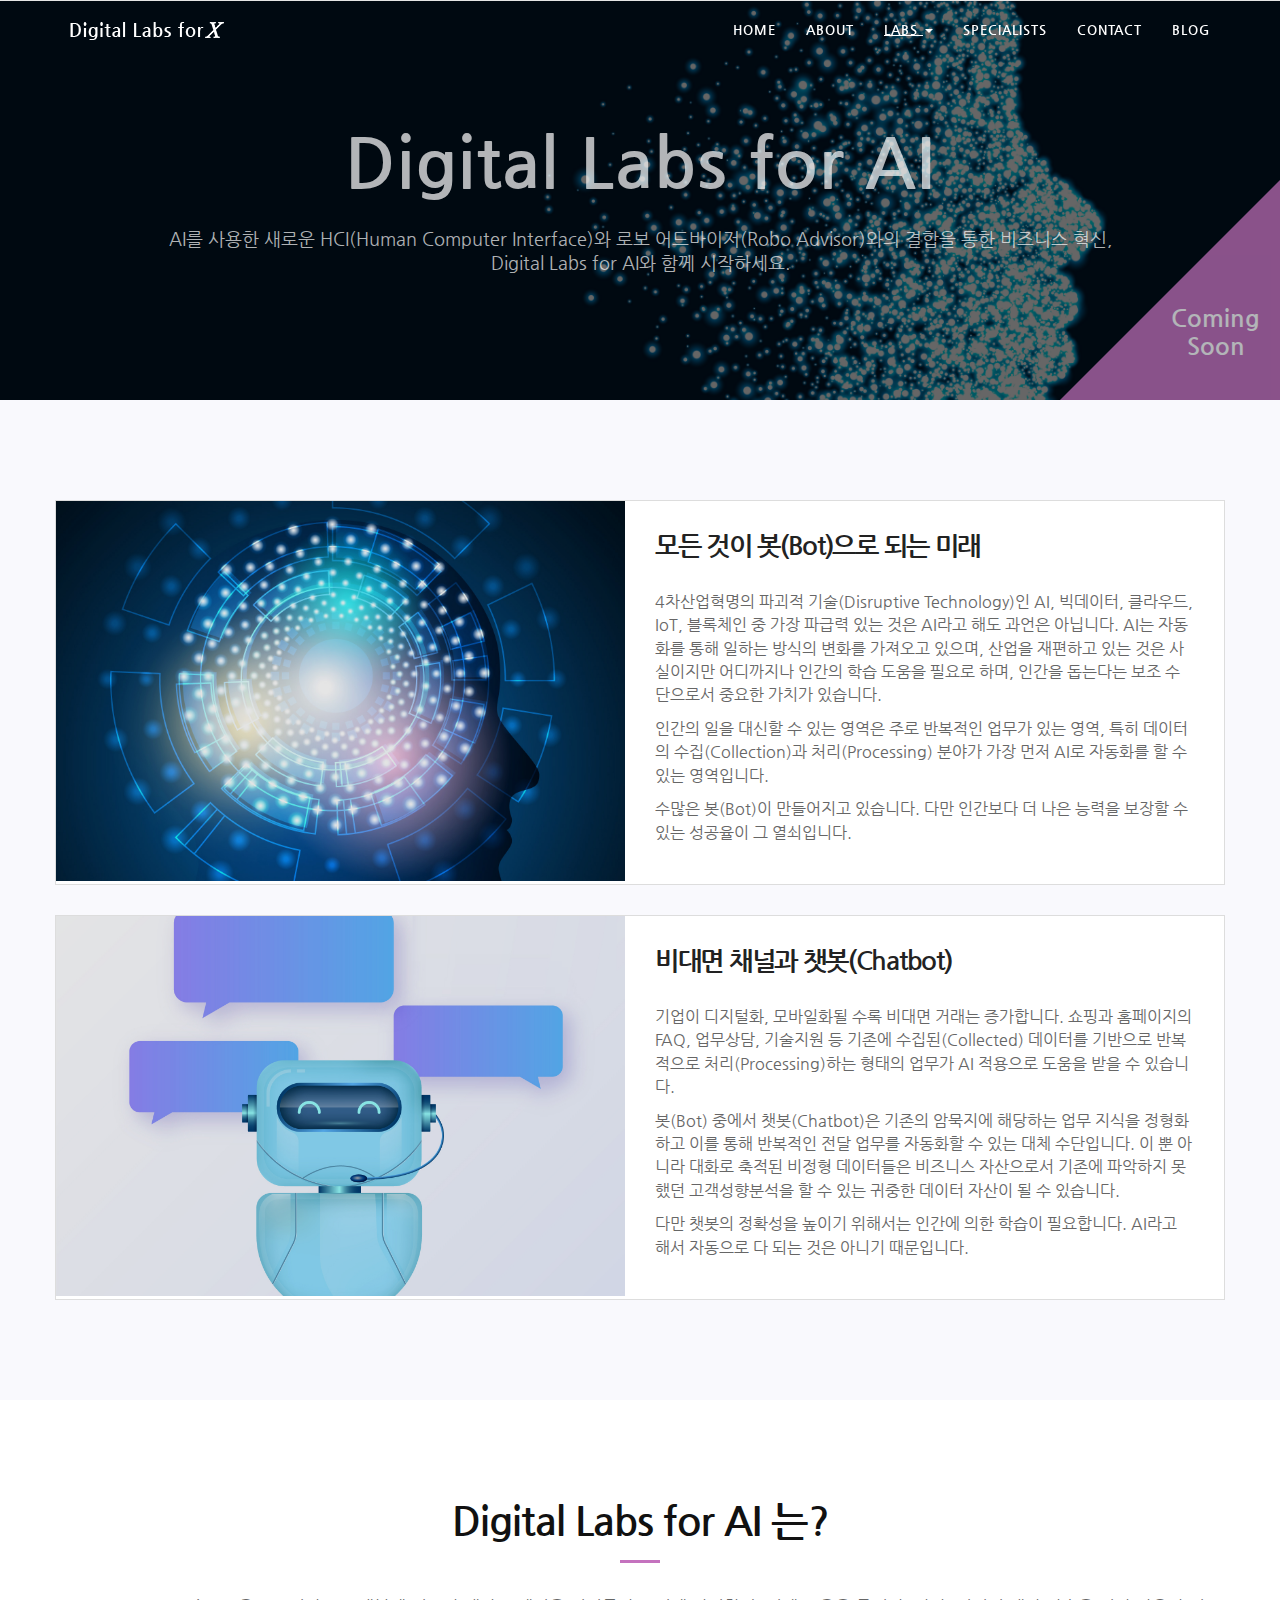
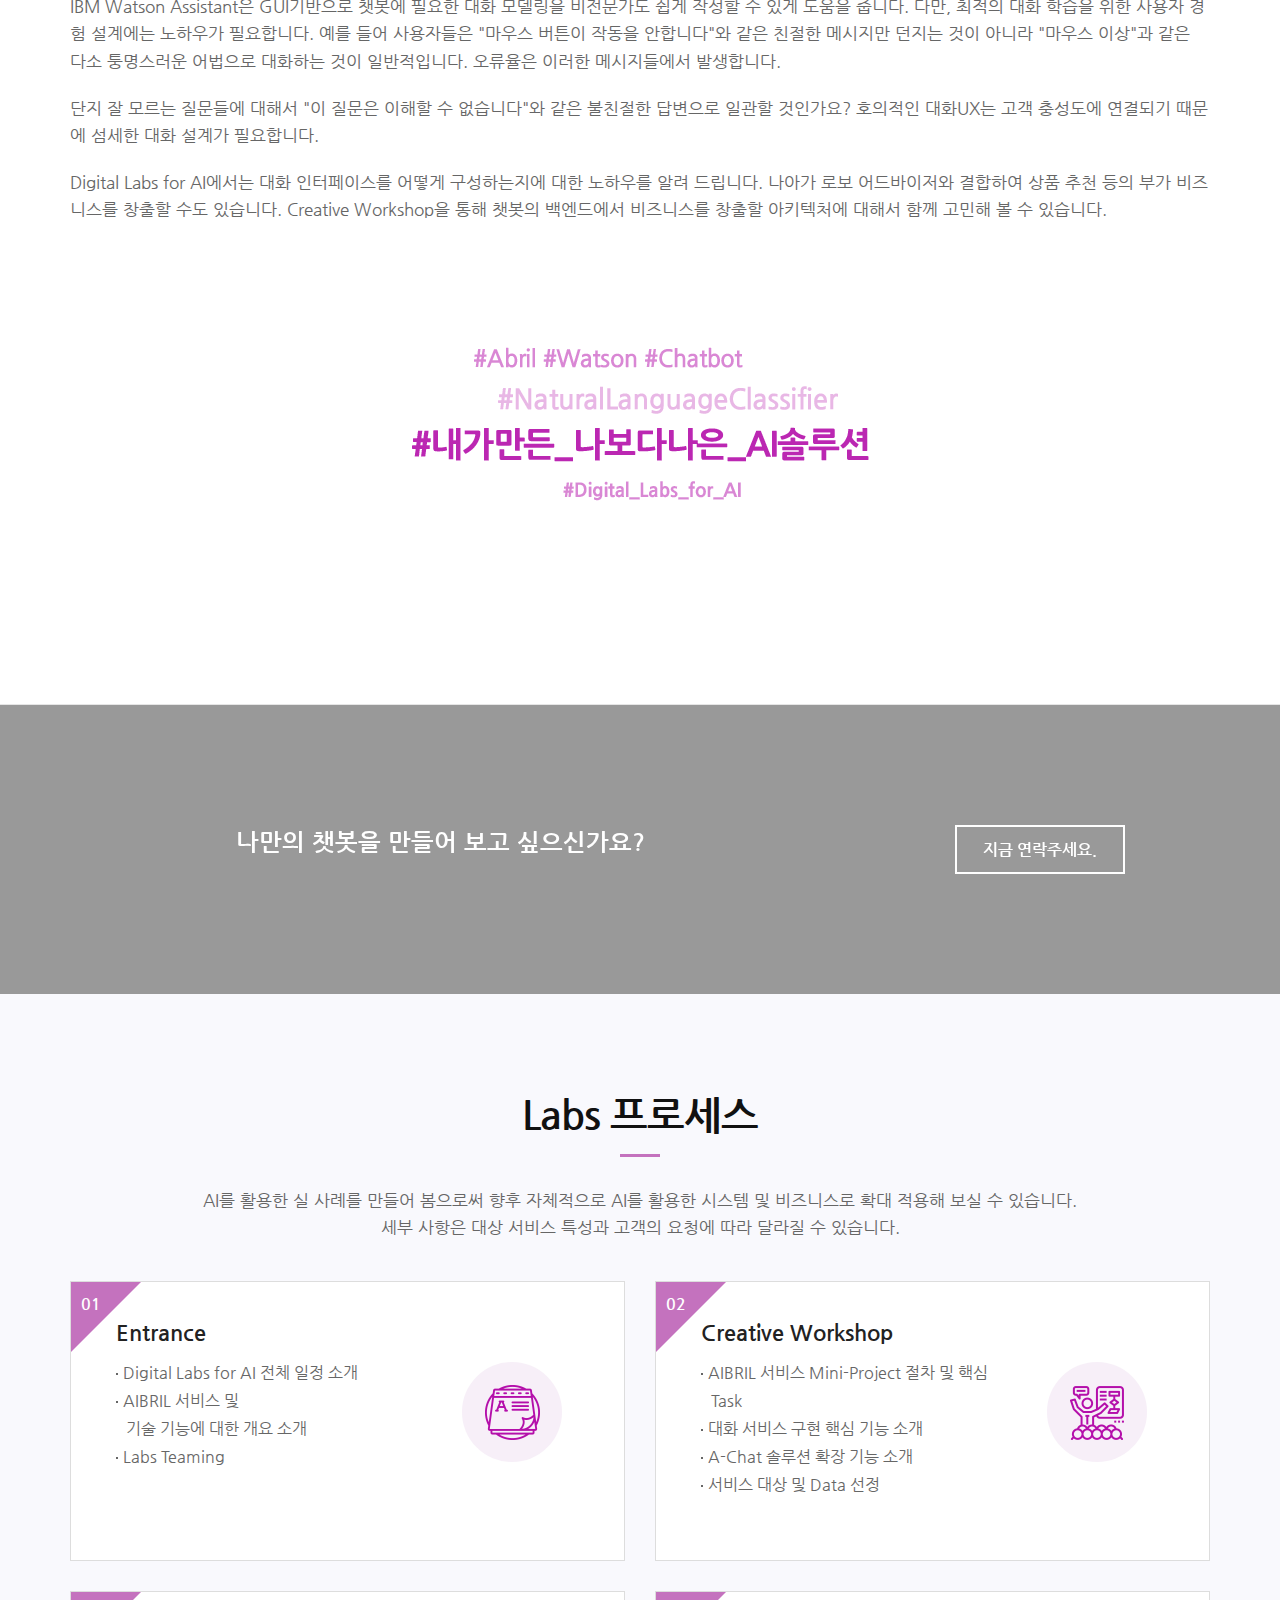
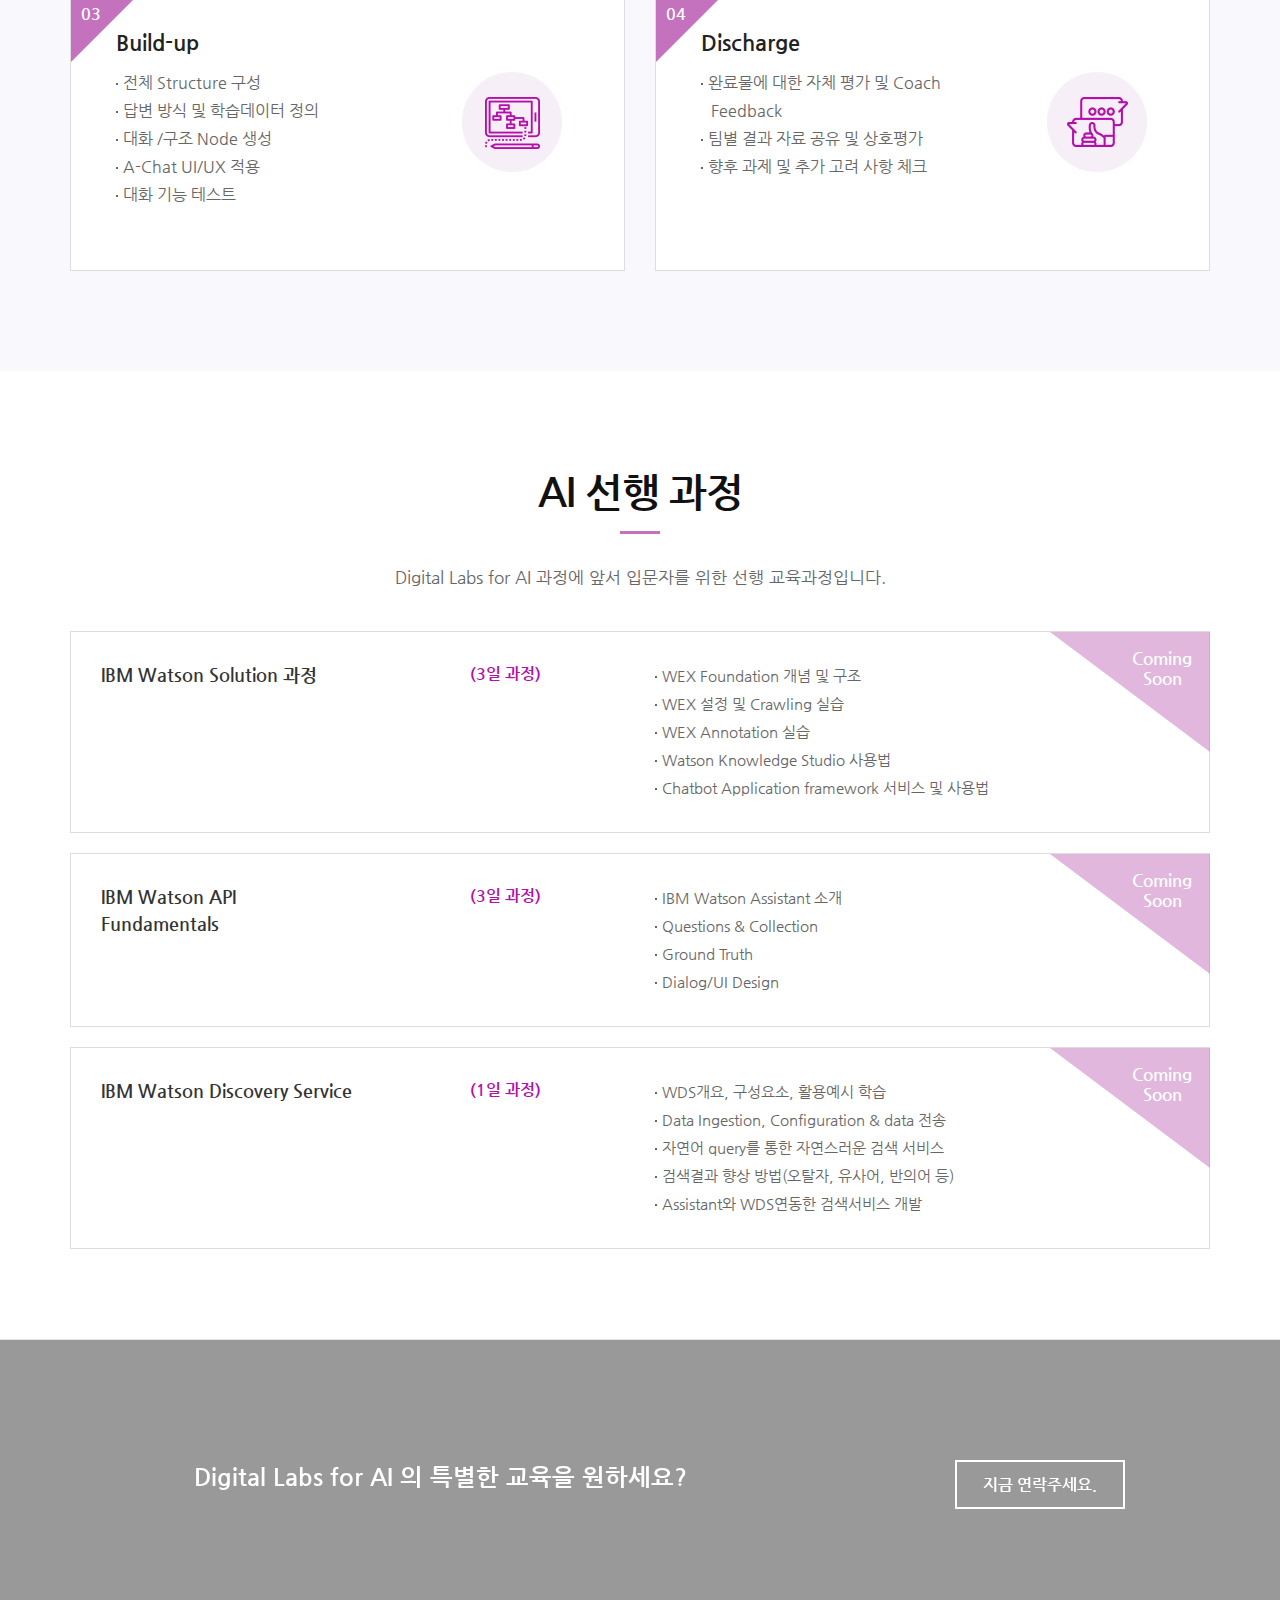
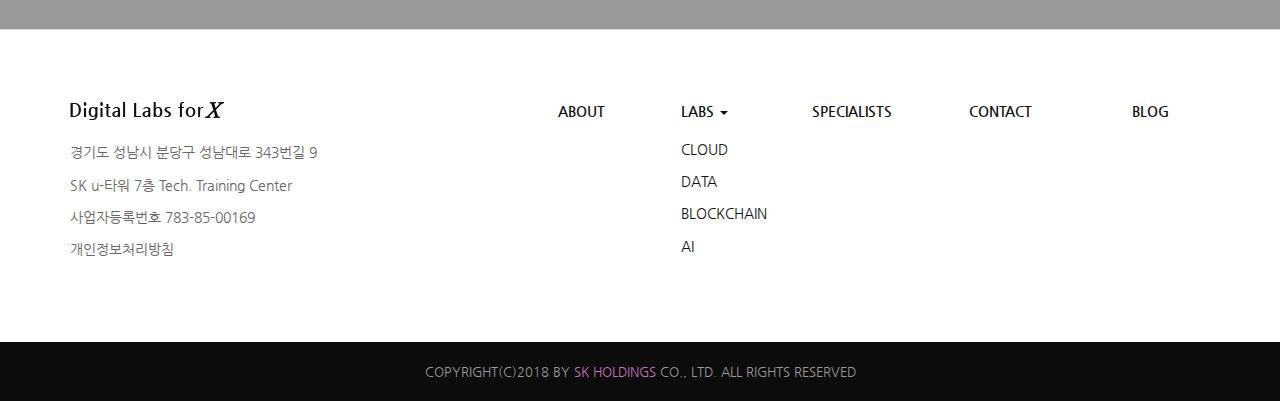
==== src/main/resources/static/ai.html @ 63c7059d "first commit" ====
<!DOCTYPE html>
<html lang="ko">
    <head>
        <meta charset="utf-8">
        <title>Digital Labs for X</title>
        <meta http-equiv="X-UA-Compatible" content="IE=edge">
        <meta name="viewport" content="width=device-width, initial-scale=1">
        <link href="https://fonts.googleapis.com/css?family=Noto+Sans" rel="stylesheet">   
        <link rel="shortcut icon" href="img/favicon.ico">    
        
        <!-- Bootstrap -->
        <link href="bootstrap/css/bootstrap.min.css" rel="stylesheet">  
        <link href="fonts/font-awesome/css/font-awesome.css" rel="stylesheet"> 

        <!--plugins-->
        <link href="css/animate.css" rel="stylesheet">

        <!--custom css -->
        <link href="css/common.css" rel="stylesheet"> 

        <!--[if lt IE 9]>
          <script src="https://oss.maxcdn.com/html5shiv/3.7.2/html5shiv.min.js"></script>
          <script src="https://oss.maxcdn.com/respond/1.4.2/respond.min.js"></script>
        <![endif]-->
        
                <!-- Global site tag (gtag.js) - Google Analytics -->
		<script async src="https://www.googletagmanager.com/gtag/js?id=UA-126824510-1"></script>
		<script>
		  window.dataLayer = window.dataLayer || [];
		  function gtag(){dataLayer.push(arguments);}
		  gtag('js', new Date());
		
		  gtag('config', 'UA-126824510-1');
		</script>
		        
    </head>

    <body data-spy="scroll" data-offset="80">
        
        <!-- nav -->
        <nav id="mainNav" class="navbar navbar-default navbar-fixed-top" role="navigation">
            <div class="container">

                <div class="navbar-header">
                    <button type="button" class="navbar-toggle"  data-toggle="collapse" data-target=".navbar-collapse">                        
                        <span class="sr-only">Toggle navigation</span>
                        <span class="icon-bar"></span>
                        <span class="icon-bar"></span>
                        <span class="icon-bar"></span>
                    </button>
                    <!-- <a class="navbar-brand" href="index.html">
					Digital Labs for X
					</a> -->
					<a class="navbar-brand logo-white" href="index.html">
					<img src="img/logo.png" alt="">
					</a>
					<a class="navbar-brand logo-black" href="index.html">
					<img src="img/logo-2.png" alt="">
					</a>
                </div>

                <div class="navbar-collapse collapse">
                    <ul class="nav navbar-nav navbar-right">
                        <li>
                            <a href="index.html">Home</a>
                        </li>
                        <li><a href="index.html#about">About</a></li>
                        <li class="dropdown active">
                            <span class="dropdown-toggle" data-toggle="dropdown" role="button">Labs <i class="caret"></i></span>
                            <ul class="dropdown-menu">
                                <li><a href="cloud.html">Cloud</a></li>
                                <li><a href="data.html">Data</a></li>
                                <li><a href="blockchain.html">Blockchain</a></li>
                                <li><a href="ai.html">AI</a></li>
                            </ul>
                        </li>
                        <li><a href="index.html#specialists">Specialists</a></li>
                        <li><a href="index.html#contact">Contact</a></li>
                        <li><a href="https://tech.cloudz-labs.io/" target="_blog">Blog</a></li>                    
                    </ul>                    
                </div>
            </div>
        </nav>
        
        <!-- ai-visual -->
        <section id="ai-visual">
            <div class="comingsoon">
                <span>
                    Coming<br>
                    Soon
                </span>
            </div>
            <div class="overlay">
                <div class="container">
                    <h1 class="wow animated fadeInDown" data-wow-delay="0.1s">Digital Labs for AI</h1>
                    <p class="wow animated fadeInDown" data-wow-delay="0.2s">
                        AI를 사용한 새로운 HCI(Human Computer Interface)와 로보 어드바이저(Robo Advisor)와의 결합을 통한 비즈니스 혁신,<br>
                        Digital Labs for AI와 함께 시작하세요.
                    </p>
                </div>
            </div>
        </section>

        <!-- AI -->
        <section class="bg-03">
            <div class="container">
                <div class="row">
                    <div class="bot-insight">
                        <div class="row">
                            <div class="col-md-6 col-sm-12">
                                <span class="img"></span>
                            </div>
                            <div class="col-md-6 col-sm-12">
                                <div class="description">
                                    <h2>모든 것이 봇(Bot)으로 되는 미래</h2>
                                    <p>
                                        4차산업혁명의 파괴적 기술(Disruptive Technology)인 AI, 빅데이터, 클라우드, IoT, 블록체인 중 가장 파급력 있는 것은 AI라고 해도 과언은 아닙니다. 
                                        AI는 자동화를 통해 일하는 방식의 변화를 가져오고 있으며, 산업을 재편하고 있는 것은 사실이지만 어디까지나 인간의 학습 도움을 필요로 하며, 
                                        인간을 돕는다는 보조 수단으로서 중요한 가치가 있습니다.
                                    </p>
                                    <p>
                                        인간의 일을 대신할 수 있는 영역은 주로 반복적인 업무가 있는 영역, 특히 데이터의 수집(Collection)과 처리(Processing) 분야가 가장 먼저 AI로 자동화를 할 수 있는 영역입니다.
                                    </p>
                                    <p>
                                        수많은 봇(Bot)이 만들어지고 있습니다. 다만 인간보다 더 나은 능력을 보장할 수 있는 성공율이 그 열쇠입니다.
                                    </p>
                                </div>
                            </div>
                        </div>
                    </div>
                    <div class="chatbot-insight">
                        <div class="row">
                            <div class="col-md-6 col-sm-12">
                                <span class="img"></span>
                            </div>
                            <div class="col-md-6 col-sm-12">
                                <div class="description">
                                    <h2>비대면 채널과 챗봇(Chatbot)</h2>
                                    <p>
                                        기업이 디지털화, 모바일화될 수록 비대면 거래는 증가합니다. 쇼핑과 홈페이지의 FAQ, 업무상담, 
                                        기술지원 등 기존에 수집된(Collected) 데이터를 기반으로 반복적으로 처리(Processing)하는 형태의 업무가 AI 적용으로 도움을 받을 수 있습니다.
                                    </p>
                                    <p>
                                        봇(Bot) 중에서 챗봇(Chatbot)은 기존의 암묵지에 해당하는 업무 지식을 정형화하고 이를 통해 반복적인 전달 업무를 자동화할 수 있는 대체 수단입니다.  이 뿐 아니라 대화로 축적된 비정형 데이터들은 비즈니스 자산으로서 기존에 파악하지 못했던 고객성향분석을 할 수 있는 귀중한 데이터 자산이 될 수 있습니다.
                                    </p>
                                    <P>
                                        다만 챗봇의 정확성을 높이기 위해서는 인간에 의한 학습이 필요합니다. AI라고 해서 자동으로 다 되는 것은 아니기 때문입니다.
                                    </P>
                                </div>
                            </div>
                        </div>
                    </div>
                </div>
            </div>
        </section>   

        <!-- Digital Labs for AI 는? -->
        <section id="ai">
            <div class="container">
                <div class="center-title">
                    <h3>Digital Labs for AI 는?</h3>
                    <span class="center-line"></span> 
                </div>

                <div class="row">

                    <div class="col-md-12 m-b-20">
                        <div class="about-quote">
                            <p class="lead align-left">
                                IBM Watson Assistant은 GUI기반으로 챗봇에 필요한 대화 모델링을 비전문가도 쉽게 작성할 수 있게 도움을 줍니다. 다만, 최적의 대화 학습을 위한 사용자 경험 설계에는 노하우가 필요합니다.
                                예를 들어 사용자들은 "마우스 버튼이 작동을 안합니다"와 같은 친절한 메시지만 던지는 것이 아니라 "마우스 이상"과 같은 다소 퉁명스러운 어법으로 대화하는 것이 일반적입니다. 오류율은 이러한 메시지들에서 발생합니다.
                            </p>
                            <p class="lead align-left">
                                단지 잘 모르는 질문들에 대해서 "이 질문은 이해할 수 없습니다"와 같은 불친절한 답변으로 일관할 것인가요? 호의적인 대화UX는 고객 충성도에 연결되기 때문에 섬세한 대화 설계가 필요합니다.
                            </p>     
                            <p class="lead align-left">
                                Digital Labs for AI에서는 대화 인터페이스를 어떻게 구성하는지에 대한 노하우를 알려 드립니다.
                                나아가 로보 어드바이저와 결합하여 상품 추천 등의 부가 비즈니스를 창출할 수도 있습니다. Creative Workshop을 통해 챗봇의 백엔드에서 비즈니스를 창출할 아키텍처에 대해서 함께 고민해 볼 수 있습니다.
                            </p>          
                        </div>
                    </div>
                    
                    <div class="col-md-12 m-b-50">
                        <img src="img/hash-tag4.png" alt="hash-tag">
                    </div>
                </div>
            </div>
        </section>

        <!-- chatbot -->  
        <section id="chatbot">
            <div class="container">
                <div class="row">
                    <div class="caption">
                        <div class="col-md-8">
                            <p><strong>나만의 챗봇을 만들어 보고 싶으신가요?</strong></p>
                        </div>
                        <div class="col-md-4">
                            <a href="index.html#contact" class="btn">지금 연락주세요.</a>
                        </div>
                    </div>    
                </div>
            </div>
        </section>

        <!-- Labs 프로세스 -->
        <section class="bg-03">
            <div class="container">
                <div class="center-title">
                    <h3>Labs 프로세스</h3>
                    <span class="center-line"></span>
                </div>                
                <div class="row">
                    <div class="col-md-12 m-b-20">
                        <div class="about-quote">
                            <p class="lead">
                                AI를 활용한 실 사례를 만들어 봄으로써 향후 자체적으로 AI를 활용한 시스템 및 비즈니스로 확대 적용해 보실 수 있습니다.<br>
                                세부 사항은 대상 서비스 특성과 고객의 요청에 따라 달라질 수 있습니다.
                            </p>     
                        </div>
                    </div>

                    <div class="col-md-12">
                        <div class="row">
                            <div class="col-md-6 col-sm-12">	
                                <div class="category">
                                    <div class="info">
                                        <span class="info-text">01</span>
                                    </div>
                                    <div class="col-md-8 col-sm-8">	
                                        <div class="caption">				
                                            <strong>Entrance</strong>
                                            <div class="description">
                                                <ul>
                                                    <li>Digital Labs for AI 전체 일정 소개</li>
                                                    <li>AIBRIL 서비스 및<br>
                                                        기술 기능에 대한 개요 소개</li>
                                                    <li>Labs Teaming</li>
                                                </ul>
                                            </div>		
                                        </div>
                                    </div>
                                    <div class="col-md-4 col-sm-4">
                                        <span class="img-icon circle service-30"></span>
                                    </div>
                                </div>	
                            </div>
                            <div class="col-md-6 col-sm-12">	
                                <div class="category">
                                    <div class="info">
                                        <span class="info-text">02</span>
                                    </div>
                                    <div class="col-md-8 col-sm-8">	
                                        <div class="caption">				
                                            <strong>Creative Workshop</strong>
                                            <div class="description">
                                                <ul>
                                                    <li>AIBRIL 서비스 Mini-Project 절차 및 핵심 Task</li>
                                                    <li>대화 서비스 구현 핵심 기능 소개</li>
                                                    <li>A-Chat 솔루션 확장 기능 소개</li>
                                                    <li>서비스 대상 및 Data 선정</li>
                                                </ul>
                                            </div>		
                                        </div>
                                    </div>
                                    <div class="col-md-4 col-sm-4">
                                        <span class="img-icon circle service-31"></span>
                                    </div>
                                </div>	
                            </div>
                            <div class="col-md-6 col-sm-12">	
                                <div class="category">
                                    <div class="info">
                                        <span class="info-text">03</span>
                                    </div>
                                    <div class="col-md-8 col-sm-8">	
                                        <div class="caption">				
                                            <strong>Build-up</strong>
                                            <div class="description">
                                                <ul>
                                                    <li>전체 Structure 구성</li>
                                                    <li>답변 방식 및 학습데이터 정의</li>
                                                    <li>대화 /구조 Node 생성</li>
                                                    <li>A-Chat UI/UX 적용</li>
                                                    <li>대화 기능 테스트</li>
                                                </ul>
                                            </div>		
                                        </div>
                                    </div>
                                    <div class="col-md-4 col-sm-4">
                                        <span class="img-icon circle service-32"></span>
                                    </div>
                                </div>	
                            </div>
                            <div class="col-md-6 col-sm-12">	
                                <div class="category">
                                    <div class="info">
                                        <span class="info-text">04</span>
                                    </div>
                                    <div class="col-md-8 col-sm-8">	
                                        <div class="caption">				
                                            <strong>Discharge</strong>
                                            <div class="description">
                                                <ul>
                                                    <li>완료물에 대한 자체 평가 및 Coach Feedback</li>
                                                    <li>팀별 결과 자료 공유 및 상호평가</li>
                                                    <li>향후 과제 및 추가 고려 사항 체크</li>
                                                </ul>
                                            </div>		
                                        </div>
                                    </div>
                                    <div class="col-md-4 col-sm-4">
                                        <span class="img-icon circle service-33"></span>
                                    </div>
                                </div>	
                            </div>
                        </div>  
                    </div>
                </div>            
            </div>
        </section>   

        <!-- AI 선행 과정 -->
        <section>
            <div class="container">
                <div class="center-title">
                    <h3>AI 선행 과정</h3>
                    <span class="center-line"></span>
                </div>
                
                <div class="row">

                    <div class="col-md-12 m-b-20">
                        <div class="about-quote">
                            <p class="lead">
                                Digital Labs for AI 과정에 앞서 입문자를 위한 선행 교육과정입니다.
                            </p>     
                        </div>
                    </div>  

                    <div class="col-md-12">
                        <div class="row">                            
                            <div class="col-md-12 col-sm-12">	
                                <div class="process">
                                	<div class="info">
                                        <span class="info-text">
                                            Coming<br>
                                            Soon
                                        </span>
                                    </div>
                                    <div class="col-md-4">	
                                        <div class="caption">				
                                            <strong>IBM Watson Solution 과정</strong>
                                        </div>
                                    </div>
                                    <div class="col-md-2"> 
                                        <span class="time">(3일 과정)</span>
                                    </div>
                                    <div class="col-md-6">                                                                             
                                        <div class="description">
                                            <ul>
                                                <li>WEX Foundation 개념 및 구조</li>
                                                <li>WEX 설정 및 Crawling 실습</li>
                                                <li>WEX Annotation 실습</li>
                                                <li>Watson Knowledge Studio 사용법</li>
                                                <li>Chatbot   Application framework 서비스   및 사용법</li>
                                            </ul>
                                        </div>	
                                    </div>
                                </div>	
                                
                                <div class="process">
                                	<div class="info">
                                        <span class="info-text">
                                            Coming<br>
                                            Soon
                                        </span>
                                    </div>
                                    <div class="col-md-4">	
                                        <div class="caption">				
                                            <strong>
                                                IBM Watson API<br>
                                                Fundamentals
                                            </strong>
                                        </div>
                                    </div>
                                    <div class="col-md-2"> 
                                        <span class="time">(3일 과정)</span>	
                                    </div>
                                    <div class="col-md-6">                                                                             
                                        <div class="description">
                                            <ul>
                                                <li>IBM Watson Assistant 소개</li>
                                                <li>Questions &#38; Collection</li>
                                                <li>Ground Truth</li>
                                                <li>Dialog/UI Design</li>
                                            </ul>
                                        </div>	
                                    </div>
                                </div>	
                                
                                
                                <div class="process">
                                	<div class="info">
                                        <span class="info-text">
                                            Coming<br>
                                            Soon
                                        </span>
                                    </div>
                                    <div class="col-md-4">	
                                        <div class="caption">				
                                            <strong>IBM Watson Discovery Service</strong>
                                        </div>
                                    </div>
                                    <div class="col-md-2"> 
                                        <span class="time">(1일 과정)</span>  	
                                    </div>
                                    <div class="col-md-6">                                                                             
                                        <div class="description">
                                            <ul>
                                                <li>WDS개요, 구성요소, 활용예시 학습</li>
                                                <li>Data Ingestion, Configuration &#38; data 전송</li>
                                                <li>자연어 query를 통한 자연스러운 검색 서비스</li>
                                                <li>검색결과 향상 방법(오탈자, 유사어, 반의어 등)</li>
                                                <li>Assistant와 WDS연동한 검색서비스 개발</li>
                                            </ul>
                                        </div>	
                                    </div>
                                </div>	                                                              
                            </div>                
                        </div>  

                    </div>

                </div>
            </div>
        </section>

        <!-- education -->  
        <section id="education">
            <div class="container">
                <div class="row">
                    <div class="caption">
                        <div class="col-md-8">
                            <p><strong>Digital Labs for AI 의 특별한 교육을 원하세요?</strong></p>
                        </div>
                        <div class="col-md-4">
                            <a href="index.html#contact" class="btn">지금 연락주세요.</a>
                        </div>
                    </div>    
                </div>
            </div>
        </section>

        <!-- footer -->
        <footer id="footer">
            <div class="container">
                <div class="row">
                    <div class="col-md-4 col-sm-4 footer-contact">
                        <div class="footer-col">
                             <!-- <h3>Digital Labs for X</h3> -->
							<!-- <a class="navbar-brand logo-white" href="#">
							<img src="img/logo.png" alt="">
							</a> -->
							<a class="navbar-brand logo-black" href="#">
							<img src="img/logo-2.png" alt="">
							</a>
                            <p>
                                경기도 성남시 분당구 성남대로 343번길 9
                            </p> 
                            <p> 
                                SK u-타워 7층 Tech. Training Center
                            </p> 
                            <p> 
                                사업자등록번호 783-85-00169
                            </p> 
                            <p> 
                                <a href="privacy.html">
                                    개인정보처리방침
                                </a>
                            <p> 
                        </div>                        
                    </div>

                    <div class="col-md-7 col-md-offset-1 col-sm-7 col-sm-offset-1 footer-sitemap">
                    	<div class="footer-col">
                            <ul>
                                <li>
                                    <a href="index.html#about">About</a>
                                </li>
                                <li>
                                    <a href="#labs">
                                        Labs <i class="caret"></i>
                                    </a>
                                    <ul>
                                        <li><a href="cloud.html">Cloud</a></li>
                                        <li><a href="data.html">Data</a></li>
                                        <li><a href="blockchain.html">Blockchain</a></li>
                                        <li><a href="ai.html">AI</a></li>
                                    </ul>
                                </li>
                                <li>
                                    <a href="index.html#specialists">Specialists</a>
                                </li>
                                <li>
                                    <a href="index.html#contact">Contact</a>
                                </li>
                                <li>
                                    <a href="https://tech.cloudz-labs.io/" target="_blog">Blog</a>
                                </li>
                            </ul>
                        </div>                          
                    </div>
                </div>
            </div>  
            
            <div class="copyright">
                <div class="container">
                    <div class="row">
                        <div class="col-md-12 text-center">
                            COPYRIGHT(C)2018 BY <span>SK HOLDINGS</span> CO., LTD. ALL RIGHTS RESERVED
                        </div>
                    </div>
                </div>
            </div>
            
        </footer>

        <!-- back-to-top -->
        <a class="cd-top js-cd-top">
            back-top-top
        </a>

        <!-- jQuery-->
        <script src="js/jquery.min.js"></script>
        <script src="bootstrap/js/bootstrap.min.js"></script>

        <!-- js -->
        <script src="js/common.js"></script> <!-- nav, smoothwheel, back-to-top -->
    
    </body>

</html>
---- src/main/resources/static/css/common.css ----
@charset "UTF-8";
/* File Description:Main CSS file of the template */
/* TABLE OF CONTENTS
1) Reset CSS
2) Typography
3) Nav
4) About
5) Labs
6) Specialists
7) Contact
8) video
9) Footer
10) Back-to-top 
11) Sub Page
12) @media query - Desktop, Tablet, Mobile
*/

/* 1 Reset CSS
----------------------------------------------------------------------------- */
/* Reset CSS */
@font-face {
  font-family: "Nanum Gothic";
  src: url("../fonts/NanumGothic-Regular.eot");
  src: url("../fonts/NanumGothic-Regular.eot?#iefix") format("embedded-opentype"), url("../fonts/NanumGothic-Regular.woff") format("woff"), url("../fonts/NanumGothic-Regular.woff2") format("woff2"), url("../fonts/NanumGothic-Regular.ttf") format("truetype");
  font-weight: 400;
  font-style: normal; }
@font-face {
  font-family: "Nanum Gothic";
  src: url("../fonts/NanumGothic-Bold.eot");
  src: url("../fonts/NanumGothic-Bold.eot?#iefix") format("embedded-opentype"), url("../fonts/NanumGothic-Bold.woff") format("woff"), url("../fonts/NanumGothic-Bold.woff2") format("woff2"), url("../fonts/NanumGothic-Bold.ttf") format("truetype");
  font-weight: 700;
  font-style: normal; }
@font-face {
  font-family: "Nanum Gothic";
  src: url("../fonts/NanumGothic-ExtraBold.eot");
  src: url("../fonts/NanumGothic-ExtraBold.eot?#iefix") format("embedded-opentype"), url("../fonts/NanumGothic-ExtraBold.woff") format("woff"), url("../fonts/NanumGothic-ExtraBold.woff2") format("woff2"), url("../fonts/NanumGothic-ExtraBold.ttf") format("truetype");
  font-weight: 800;
  font-style: normal; }

html, body, div, span, object, iframe,
h1, h2, h3, h4, h5, h6, p, blockquote, pre,
abbr, address, cite, code,
del, dfn, em, img, ins, kbd, q, samp,
small, strong, sub, sup, var,
b, i,
dl, dt, dd, ol, ul, li,
fieldset, form, label, legend,
table, caption, tbody, tfoot, thead, tr, th, td,
article, aside, canvas, details, figcaption, figure,
footer, header, hgroup, menu, nav, section, summary,
time, mark, audio, video {
  margin: 0;
  padding: 0;
  border: 0;
  outline: 0;
  vertical-align: baseline;
  background: transparent; }

html, body {
  height: 100%; }

body {
  font-size: 16px;
  line-height: 1.15;
  -ms-text-size-adjust: 100%;
  -webkit-text-size-adjust: 100%;
  overflow-y:scroll; }

small {
  font-weight: 400;
  color: #666;
  font-size: 16px; }

article, aside, details, figcaption, figure,
footer, header, hgroup, menu, nav, section {
  display: block; }

section {
  display: block;
  padding:100px 0 70px 0; }

ul, ol {
  list-style: none; }

table {
  table-layout: fixed;
  width: 100%;
  border-collapse: collapse;
  border-spacing: 0; }

button, input, optgroup, select, textarea {
  font-family: sans-serif;
  font-size: 100%;
  line-height: 1.15;
  margin: 0; }

button, input, select {
  vertical-align: middle; }

button, input {
  overflow: visible; }

button, select {
  text-transform: none; }

button,
html [type="button"],
[type="reset"],
[type="submit"] {
  -webkit-appearance: button; }

button::-moz-focus-inner,
[type="button"]::-moz-focus-inner,
[type="reset"]::-moz-focus-inner,
[type="submit"]::-moz-focus-inner {
  border-style: none;
  padding: 0; }

button:-moz-focusring,
[type="button"]:-moz-focusring,
[type="reset"]:-moz-focusring,
[type="submit"]:-moz-focusring {
  outline: 1px dotted ButtonText; }

[type="checkbox"],
[type="radio"] {
  padding: 0; }
[type="number"]::-webkit-inner-spin-button,
[type="number"]::-webkit-outer-spin-button {
  height: auto; }

[type="search"] {
  -webkit-appearance: textfield;
  outline-offset: -2px; }

[type="search"]::-webkit-search-cancel-button,
[type="search"]::-webkit-search-decoration {
  -webkit-appearance: none; }

::-webkit-file-upload-button {
  -webkit-appearance: button;
  font: inherit; }

::placeholder  {
  color: #aaa !important; }

input[type=text]:disabled {
  border: 1px solid #ddd !important;
  background-color: #eee !important;
  color: #bbb !important; 
  cursor: default;}  

button:disabled,
button[disabled]{
  border: 1px solid #ddd !important;
  background-color: #eee !important;
  color: #bbb !important; 
  cursor: default; }

textarea {
  overflow: auto;
  resize: none; }

blockquote, q {
  quotes: none; }

blockquote:before, blockquote:after,
q:before, q:after {
  content: '';
  content: none; }

a {
  margin: 0;
  padding: 0;
  font-size: 100%;
  vertical-align: baseline;
  background: transparent;
  -webkit-text-decoration-skip: objects;
  text-decoration: none;
  -moz-transition: 0.3s;
  -o-transition: 0.3s;
  -webkit-transition: 0.3s;
  transition: 0.3s;
  color: #666; }

a:hover, a:focus, button:focus, .btn, button {
  border: 0px;
  outline: 0 !important;
  color: #666; }


a.link { 
  color: #111 ;
  text-decoration: underline; }

a.url {
  display: inline-block;
  font-size: 15px;
  overflow: hidden; 
  text-overflow: ellipsis;
  white-space: nowrap; 
  width: 100%;
  height: 20px; }   
a.url:hover {
  text-decoration: underline; }

ins {
  background-color: transparent;
  color: #000;
  text-decoration: none; }

mark {
  background-color: #ff9;
  color: #000;
  font-style: italic;
  font-weight: bold; }

del {
  text-decoration: line-through; }

abbr[title], dfn[title] {
  border-bottom: 1px dotted;
  cursor: help; }

hr {
  display: block;
  height: 1px;
  border: 0;
  border-top: 1px solid #ccc;
  margin: 1em 0;
  padding: 0; }

em, i, address {
  font-style: normal; }

*,
*:before,
*:after {
  -webkit-box-sizing: border-box;
  box-sizing: border-box; }

.btn, .btn-edit .btn-icons-sm, .btn-icons-md, .btn-icons-lg .btn span, .search-area, .input-group, .select, .select.type-layer .target ul, .pagination a, .pagination span, .notice, .rankings, .card, .card.type-data .card-contents .figures .figure, .layers .inners, .login-wrap fieldset .inner {
  border-radius: 0; }


pre {
  padding: 20px; 
  line-height: 22px;
  font-size: 13px;
  font-weight: 400;
  letter-spacing: 1px;
  white-space: pre-wrap;
  word-wrap: break-word; }
  pre .fa {
  font-size:14px;
  min-width:14px;
  text-align: center; }

img {
  display: block;
  max-width: 100%;
  height: auto; 
  margin:0 auto; }

/* 5 Columns */
.col-xs-5ths,
.col-sm-5ths,
.col-md-5ths,
.col-lg-5ths {
  position: relative;
  min-height: 1px;
  padding-right: 15px;
  padding-left: 15px; }

.col-xs-5ths {
  width: 20%;
  float: left; }

@media (min-width: 768px) {
  .col-sm-5ths {
    width: 20%;
    float: left;  }
}

@media (min-width: 992px) {
  .col-md-5ths {
    width: 20%;
    float: left;  }
}

@media (min-width: 1200px) {
  .col-lg-5ths {
    width: 20%;
    float: left;  }
}

  
  
/* 2 Typography
----------------------------------------------------------------------------- */
/* Fonts */
html, body {
  height: 100%; }

body {
  line-height: 26px;
  color: #666;
  font-weight: 400;
  font-size: 13px;
  -webkit-font-smoothing: antialiased;
  -webkit-text-size-adjust: 100%;
  -ms-text-size-adjust: 100%;
  overflow-x: hidden; }

body, button, input, optgroup, select, textarea {
  font-family: "Nanum Gothic", "Malgun Gothic", 'Noto Sans', "돋움", Dotum, Helvetica, AppleGothic, sans-serif;
  font-size: 14px;
  line-height: 1.46666667;
  color: #666;
  outline: none; }

h1,
h2,
h3,
h4,
h5,
h6,
.navbar .navbar-nav {
  font-family: "Nanum Gothic", "Malgun Gothic", 'Noto Sans', "돋움", Dotum, Helvetica, AppleGothic, sans-serif;
}
body {
  font-family: "Nanum Gothic", "Malgun Gothic", 'Noto Sans', "돋움", Dotum, Helvetica, AppleGothic, sans-serif;
}

h1, h2, h3, h4, h5, h6 {
  font-weight: 700;
  color :#222;  }

h1 {
  font-size: 60px;
  letter-spacing: -0.05em; }

h2 {
  font-size: 34px;
  letter-spacing: -0.05em; }

h3 {
  font-size: 17px;
  letter-spacing: -0.025em; }

h4 {
  font-size: 16px;
  letter-spacing: -0.025em; }

h5 {
  font-size: 15px;
  letter-spacing: -0.025em; }

h6 {
  font-size: 14px; } 

.m-t-10 {
  margin-top: 10px; }

.m-t-20 {
  margin-top: 20px; }

.m-t-30 {
  margin-top: 30px; }

.m-t-40 {
  margin-top: 40px; }

.m-t-50 {
  margin-top: 50px; }  

.m-b-10 {
  margin-bottom: 10px; }

.m-b-20 {
  margin-bottom: 20px; }

.m-b-30 {
  margin-bottom: 30px; }

.m-b-40 {
  margin-bottom: 40px; }

.m-b-50 {
  margin-bottom: 50px; }

.m-tb-50 {
  margin-top: 50px;
  margin-bottom: 50px; }

.flow, .left {float:left;}
.reverse, .right {float:right;}
.align-left {text-align:left !important;}
.align-top * {vertical-align:top;}
.table-fixed {table-layout:fixed;}
.over-wrap {overflow:hidden;}
.ellipsis {
  overflow:hidden;
  display:inline-block;
  max-width:100%;
  white-space:nowrap;
  text-overflow:ellipsis; }
.ellipsis.type-secret {max-width:90%;vertical-align:middle;}
.ellipsis.type-secret +.secret {
  position:relative;
  top:3px;
  vertical-align:top; }

/* text-clolor :tc */
.tc-blue {color:#3471c0;}
.tc-white {color:#fff;}
.tc-red {color:#d44950;}

.bold {
  font-weight: 700; }
.point-color {
  color: #c472be; }
.lead {
  font-size: 17px;
  line-height: 1.6;
  text-align: center; }  

/* buttons */
.btn {
  font-weight: 400;
  -webkit-border-radius: 0px;
  -moz-border-radius: 0px;
  -ms-border-radius: 0px;
  border-radius: 0px;
  font-size: 13px;
  -moz-transition: all 0.4s;
  -o-transition: all 0.4s;
  -webkit-transition: all 0.4s;
  transition: all 0.4s; }
.btn i {
  margin-left: 6px; }
.btn-lg {
  font-size: 14px;
  padding: 12px 25px; }
.btn-radius {
  -webkit-border-radius: 30px;
  -moz-border-radius: 30px;
  -ms-border-radius: 30px;
  border-radius: 30px; }    
.btn-blue {
  background-color: #5470fb;
  color: #fff; }
.btn-blue:hover, .btn-blue:focus {
  background-color: #111;
  color: #fff; }
.btn-white-border {
  background-color: transparent;
  border: 2px solid #fff;
  color: #fff; }
.btn-white-border:hover, .btn-white-border:focus {
  color: #fff;
  background-color: #c472be;
  border: 2px solid #c472be; }

/* center title */
.center-title {
  padding-bottom: 30px;
  text-align: center; }
.center-title h3 {
  font-weight: 700;
  color: #111;
  font-size: 40px;
  line-height: 40px;
  letter-spacing: -1px; }
.center-title p {
  font-size: 16px;
  font-weight: 400;
  margin-top: 20px; }
.center-title .center-line {
  width: 40px;
  height: 3px;
  display: block;
  background-color: #c472be;
  margin: 0 auto;
  margin-top: 20px; }
  
/* img-icon */
.img-icon {
  background-repeat:no-repeat;
  display: block;
  margin:auto;
  vertical-align: middle;
  width: 100px;
  height: 100px;
  margin-top:50px;
  margin-bottom: 50px;
  background-image : url(../img/img-icon.png); }
.img-icon.circle {      
  background-color: #f7eff8;
  border-radius: 50%; }

/* index */
.service-01 { background-position:      0 0; }
.service-02 { background-position: -100px 0; }
.service-03 { background-position: -200px 0; }
.service-04 { background-position: -300px 0; }
.service-05 { background-position: -400px 0; }
.service-06 { background-position:      0 -100px; }
.service-07 { background-position: -100px -100px; }

/* Labs > Cloud */
.service-08 { background-position: -200px -100px; }
.service-09 { background-position: -300px -100px; }
.service-10 { background-position: -400px -100px; }
.service-11 { background-position:      0 -200px; }
.service-12 { background-position: -100px -200px; }
.service-13 { background-position: -200px -200px; }

/* Labs > Data */
.service-14 { background-position: -300px -200px; }
.service-15 { background-position: -400px -200px; }
.service-16 { background-position: -400px -100px; }
.service-17 { background-position:      0 -200px; }
.service-18 { background-position: -100px -200px; }
.service-19 { background-position: -200px -200px; }
/* .service-16 { background-position:      0 -300px; }
.service-17 { background-position: -100px -300px; }
.service-18 { background-position: -200px -300px; }
.service-19 { background-position: -300px -300px; } */

/* Labs > Blockchain */
.service-20 { background-position: -400px -300px; }
.service-21 { background-position:      0 -400px; }
.service-22 { background-position: -100px -400px; }
.service-23 { background-position: -200px -400px; }
.service-24 { background-position: -400px -100px; }
.service-25 { background-position:      0 -200px; }
.service-26 { background-position: -100px -200px; }
.service-27 { background-position: -200px -200px; }
/* .service-24 { background-position: -300px -400px; }
.service-25 { background-position: -400px -400px; }
.service-26 { background-position:      0 -500px; }
.service-27 { background-position: -100px -500px; } */

/* Labs > AI */
.service-28 { background-position: -200px -500px; }
.service-29 { background-position: -300PX -500px; }
.service-30 { background-position: -400px -100px; }
.service-31 { background-position:      0 -200px; }
.service-32 { background-position: -100px -200px; }
.service-33 { background-position: -200px -200px; }
/* .service-30 { background-position: -400px -500px; }
.service-31 { background-position:      0 -600px; }
.service-32 { background-position: -100px -600px; }
.service-33 { background-position: -200px -600px; } */

/* thumbnail */
.thumbnail {
  display: block;
  position:relative;
  padding:0 20px;
  margin-bottom: 30px;
  border-radius:0px;
  border: 2px solid #fff; }
.thumbnail .caption {
  text-align: center; }
.thumbnail .caption strong {
  text-align: center;
  overflow:hidden;
  display: block;
  font-size:20px;
  color:#111;
  font-weight: 700;
  margin-bottom: 20px;
  text-overflow:ellipsis;
  -webkit-line-clamp:2;
  -webkit-box-orient:vertical;
  word-wrap:break-word;
  text-transform: uppercase; }
.thumbnail .caption .description {
  overflow: hidden;
  display:block;
  width: 100%;
  min-height:150px;
  padding-bottom: 20px;
  font-size: 14px;
  text-align: left;
  margin:0; 
  color:#666;
  line-height:24px;
  -webkit-box-orient:vertical;
  word-wrap:break-word; } 
.thumbnail .caption .description p {
  font-size: 16px;
  margin-bottom: 10px; }
.thumbnail .caption .description p.hashtag {
  font-size: 15px; 
  color: #b40faa;
  margin-top:40px; }
.thumbnail .figure {
  display: block;
  text-align: center;
  margin:0 auto; }
.thumbnail .figure .img-icon {
  display: inline-block; }
.thumbnail .figure .title {
  color: #111;
  font-size: 26px;
  display: inline-block; } 

#about .thumbnail,
#cloud .thumbnail,
#data .thumbnail,
#blockchain .thumbnail,
#ai .thumbnail { 
  padding:0 20px;     
  border:1px solid #ddd;
  border-top:3px solid #c472be; }  
#about .thumbnail .caption,
#data .thumbnail .caption,
#blockchain .thumbnail .caption,
#ai .thumbnail .caption {
  text-align: left; }
 
#about .thumbnail {
  min-height: 560px; }  
#labs .thumbnail {
  min-height: 490px; } 
#cloud .thumbnail {
  min-height: 490px; } 
#data .thumbnail {
  min-height: 480px; } 
#blockchain .thumbnail {
  min-height: 500px; } 

/* box */
.box {
  position:relative;
  padding: 0;
  background-color: #f9f9f9;
  opacity: 1; }
.box:before {
  display:block;
  position:absolute;
  left:0;
  top:0;
  width:100%;
  height:100%;
  content:""; }
.box .container {
  text-align: center;
  padding-top: 100px;
  padding-bottom: 100px; }  
.box .caption {
  position:relative;
  text-align:center;
  font-size: 20px;
  font-weight: 700;
  color: #b40faa;
  line-height:40px;
  padding: 0 20px;
  z-index:1; }
.box .caption .author {
  display: block;
  padding-top:20px;
  font-size: 16px;
  font-weight: 400; }

/* bg */
.bg-01 {
  position: absolute;
  margin-top:-300px;
  width: 100%;
  height: 100%;
  transform:translate(120px,50px) rotate(-15deg) scale(1.9,1.1);
  -moz-transform:translate(120px,50px) rotate(-15deg) scale(1.9,1.1);
  -webkit-transform:translate(120px,50px) rotate(-15deg) scale(1.9,1.1);
  -o-transform:translate(120px,50px) rotate(-15deg) scale(1.9,1.1);
  background: #f9f9fd;
  z-index: -999; }
.bg-02 {
  position: absolute;
  margin-top:-100px;
  width: 100%;
  height: 200%;
  transform:translate(120px,50px) rotate(-15deg) scale(1.9,1.1);
  -moz-transform:translate(120px,50px) rotate(-15deg) scale(1.9,1.1);
  -webkit-transform:translate(120px,50px) rotate(15deg) scale(9.1,1.1);
  -o-transform:translate(120px,50px) rotate(-15deg) scale(1.9,1.1);
  background: #f6f7fc;
  z-index: -999; }  
.bg-03 {
  background-color: #f9f9fd; }
.bg-04 {
  background-color: #f9f9f9; }  



/* privacy-info-area */
.page-body {
  padding: 100px 0; }
.privacy-info-area {
  padding:30px;
	background-color:#f9f9f9; }
.privacy-info-area h3 {
  line-height:24px;
  margin-bottom: 10px; } 
.privacy-info-area p {
  font-size: 14px;
  line-height: 1.6; }
/* .privacy-area */
.privacy-area {
  margin-top:70px;
  color: #111; }
.privacy-area h4 {
  margin-top:30px;
  padding-bottom: 10px;
  font-weight:bold; }
.privacy-area p {
  margin-top: 10px;
  margin-bottom: 10px;
  line-height: 24px;
  text-indent: 0; }
.privacy-area ol,
.privacy-area ul {
  padding:0 20px; 
  line-height: 24px;
  list-style-position: inside;
  text-indent: -.5em; }
.privacy-area ol p,
.privacy-area ul p {  
  text-indent: 0; }
.privacy-area ol li,
.privacy-area ul li {
  padding:2px 0; }
.privacy-area ol li li,
.privacy-area ul li li {
  text-indent: -.5em; }
.privacy-area ul li:before {
	display:inline-block;
	width:2px;
	height:2px;
	margin-right:5px;
	content:"";
	vertical-align:middle;
	background-color:#333; }
.privacy-area .table-common {
  margin:10px 0 20px; 
  text-align: center; }
.privacy-area .table-common ul {
  padding-left:20px; }
/* table-type - table-common */
.table-common {
	width:100%;
	border-top: 2px solid #636c72; 
	border-left: 1px solid #d2d9de;
	border-right: 1px solid #d2d9de;
	border-bottom: 1px solid #d2d9de; }
.table-common tr th {
	color:#232323;
	text-align:center;
	background-color:#f9f9f9; }
.table-common tr td {}
.table-common tr th,
.table-common tr td {
	height:55px;
	vertical-align:middle;
	padding:10px 10px;
	word-break:break-all; }
.table-common tr td.order-area,
.table-common tr td.btn-area {
	text-align:center;
	background-color:#f9f9f9; }
.table-hover tr:hover td {background-color:#fafafa;}
/* line-type1 */
.line-type1 tr th,
.line-type1 tr th {border-left:none;}
.line-type1 tr th:first-child,
.line-type1 tr td:first-child{
	border-left:none; }
/* line-type2 */
.line-type2 {
	border-bottom:1px solid #e0e0e0; }
.line-type2 tr th,
.line-type2 tr td {
	border-top:1px solid #e0e0e0;
	border-left:1px solid #e0e0e0; }
.line-type2 tr th:first-child,
.line-type2 tr td:first-child {
	border-left:none; }
.line-type2 tr.line-t th,
.line-type2 tr.line-t td {
  border-top-color:#333; }
.line-right {
	border-right:1px solid #e0e0e0; }
  

  
/* 3 Nav
----------------------------------------------------------------------------- */
/* Navigation main */
#mainNav {
  border-color: rgba(34, 34, 34, 0.05);
  background-color: white;
  -webkit-transition: all .35s;
  -moz-transition: all .35s;
  transition: all .35s;
  font-weight: 200;
  letter-spacing: 1px; }
#mainNav.navbar {
  border-radius: 0; }
#mainNav.navbar.navbar-default {
  top:0;
  border: 0px;
  padding: 5px 0;
  z-index: 9999;
  color: #fff;
  margin-bottom: 0px;
  width: 100%;
  -moz-transition: all 0.4s;
  -o-transition: all 0.4s;
  -webkit-transition: all 0.4s;
  transition: all 0.4s; }  
#mainNav.navbar-header.navbar-brand {
  color: #fff;
  font-weight: 700; 
  letter-spacing: -0.01em; }
#mainNav .navbar-header .navbar-brand:focus, 
#mainNav .navbar-header .navbar-brand:hover {
  color: #fff; }
#mainNav .navbar-header .navbar-brand.logo-black {
  display: none; }
#mainNav.navbar.navbar-default .navbar-toggle {
  border-color: transparent; }
#mainNav.navbar.navbar-default .navbar-toggle:focus, 
#mainNav.navbar.navbar-default .navbar-toggle:hover {
  background-color: transparent; }
#mainNav.navbar.navbar-default .navbar-toggle .icon-bar {
  background-color: #fff; }
#mainNav.navbar.navbar-default .navbar-nav> li > a {
  color: #fff; 
  text-transform: uppercase;
  font-weight: 700;
  font-size: 13px;
  padding-left: 15px;
  padding-right: 15px; }
.navbar-default .navbar-nav > li > a:hover {
  color: #fff;
  text-decoration: underline; }
.navbar-default .navbar-nav > .open > a, .navbar-default .navbar-nav > .open > a:focus, .navbar-default .navbar-nav > .open > a:hover {
  color: #fff;
  text-decoration: underline;
  background-color: transparent; }
.navbar-default .navbar-nav > .active > a, .navbar-default .navbar-nav > .active > a:focus, .navbar-default .navbar-nav > .active > a:hover {
  color: #fff;
  text-decoration: underline;
  background-color: transparent; }    
.dropdown-menu {
  margin-top: 4px !important;
  right:-12px !important;
  min-width: 120px;
  border:1px solid #ddd;
  background-color: rgba(255, 255, 255, .95);
  color: #111;
  box-shadow: none;
  border-radius: 4px !important; }
.dropdown-menu > li > a {
  color: #111; }
.dropdown-menu > li > a:focus, 
.dropdown-menu > li > a:hover {
  background-color: transparent;
  color: #111;
  text-decoration: underline;
  font-weight: 700; }            
.navbar-default .navbar-nav > li > a:focus, 
.navbar-default .navbar-nav > li > a:hover {
  color: #fff; }
.nav > li > span {
  position: relative;
  display: block;
  cursor: pointer;
  color: #fff;
  font-size: 13px;
  line-height: 50px;
  font-weight: 700;
  text-transform: uppercase; }
.nav > li > span:hover {
  color: #fff;
  text-decoration: underline; }
.nav > li.active > span {
  text-decoration: underline; }
.nav > li > a, .nav > li > span {
  padding-left: 15px;
  padding-right: 15px; } 
.nav .navbar-nav .navbar-right {
  margin-right: 0; }

     
/* 4 About
----------------------------------------------------------------------------- */
/* about Section */ 
#msa {
  overflow:hidden;
  position:relative;
  width:100%;
  padding: 0;
  background-color: #b40faa;
  background-image: -webkit-linear-gradient(90deg, #5470fb, #b40faa);
  background-image: linear-gradient(90deg, #5470fb, #b40faa);
  opacity: 1; }
#msa:before {
  display:block;
  position:absolute;
  left:0;
  top:0;
  width:100%;
  height:100%;
  background-color:rgba(0, 0, 0, 0.5);
  content:""; }
#msa .caption {
    color: #fff !important; }
#about {
  padding-bottom: 70px; } 
#about .lead {
  text-align: left; }

/* 5 Labs
----------------------------------------------------------------------------- */
/* labs Section */
#labs {
  padding-top: 0;
  padding-bottom: 70px; } 
#labs a,
#labs a:hover,
#labs a:focus {
  text-decoration: none; }
#labs a:hover .thumbnail,
#labs a:focus .thumbnail {
  border-color: #b40faa; }
    
/* review-area Section */
#review-area {
  padding: 0;
  padding-bottom: 150px; 
  background-color: #f9f9fd; }
#review-area .img {
  position: absolute;
  display: block;
  text-align: right;
  right: -300px;
  margin-top: 50px;
  z-index: 50; }
#review {
  width: 100%;
  padding:100px 50px 150px 50px;
  border:4px solid #c472be; 
  border-radius: 20px; } 
#review .icon {
  font-size: 44px;
  color: #b40faa;
  text-align: center;
  margin-bottom: 20px; }
#review .carousel-indicators {
  bottom: 100px;
  z-index: 50; }
#review .carousel-indicators li {
  width: 14px;
  height: 14px;
  background-color: #b40faa;
  border: 2px solid #b40faa;
  margin:0 2px;
  -webkit-transition: all 0.1s linear;
  -moz-transition: all 0.1s linear;
  -ms-transition: all 0.1s linear;
  -o-transition: all 0.1s linear;
  transition: all 0.1s linear; }
#review .carousel-indicators .active {
  width: 14px;
  height: 14px;
  background-color: #fff;
  border: 2px solid #b40faa;
  -webkit-transition: all 0.1s linear;
  -moz-transition: all 0.1s linear;
  -ms-transition: all 0.1s linear;
  -o-transition: all 0.1s linear;
  transition: all 0.1s linear; }
#review .carousel-inner {
  margin-bottom: 30px; }
#review .carousel-inner .item {
  text-align: center; }
#review .carousel-inner .item,
#review .carousel-inner .item p {
  color: #111;
  font-size: 22px;
  font-weight: 700;
  line-height: 36px; 
  padding: 0 40px; 
  min-height: 80px; }
#review .carousel-inner .review-item-source {
  margin: 20px 0 0 0; 
  position: relative;
  display: inline-block;
  font-size: 16px;
  line-height: 20px;
  color: #666; }
#review .carousel-inner .review-item-source::before {
  content: '';
  position: absolute;
  top: 18px;
  left: -20px;
  width: 15px;
  height: 1px;
  background-color: #fff; }
  .review-item {
    text-align: center; }
  .review-item,
  .review-item p {
    font-size: 18px;
    line-height: 36px; }
  .review-item .review-item-source {
    position: relative;
    display: inline-block;
    font-size: 13px;
    color: #fff; }
  .review-item .review-item-source::before {
    content: '';
    position: absolute;
    top: 18px;
    left: -20px;
    width: 15px;
    height: 1px;
    background-color: #fff; }  

/* signup section */
#signup {
  overflow:hidden;
  position:relative;
  width:100%;
  padding:0;
  border-top: 1px solid #e5e5e5;
  background-image:url(../img/img-bg-section-03.jpg);
  background-attachment:fixed;
  background-repeat:no-repeat;
  background-position:center;
  background-size:cover;
  -webkit-backface-visibility:hidden; }
#signup:before {
  display:block;
  position:absolute;
  left:0;
  top:0;
  width:100%;
  height:100%;
  background-color:rgba(0, 0, 0, 0.4);
  content:""; }
#signup .container {
  text-align: center;
  padding: 120px 0; }
#signup .caption {
  position:relative;
  text-align:center;
  z-index:1; }
#signup .caption {
  text-align:center;
  font-size: 24px;
  color:#fff;
  padding:0 15px; }
#signup .caption .btn {
  width:170px;
  height:49px;
  padding:0;
  font-size:16px;
  color:#fff;
  line-height:45px;
  font-weight:bold;
  border:2px solid #fff;
  border-radius:0;
  background-color:transparent; }
#signup .caption .btn:hover {
  color:#fff;
  background-color:#111;
  border:2px solid #111; }


/* experience section */
#experience {
  overflow:hidden;
  position:relative;
  width:100%;
  padding:0;
  border-top: 1px solid #e5e5e5;
  background-image:url(../img/img-bg-section-02.jpg);
  background-attachment:fixed;
  background-repeat:no-repeat;
  background-position:center;
  background-size:cover;
  -webkit-backface-visibility:hidden; }
#experience:before {
  display:block;
  position:absolute;
  left:0;
  top:0;
  width:100%;
  height:100%;
  background-color:rgba(0, 0, 0, 0.4);
  content:""; }
#experience .container {
  text-align: center;
  padding: 120px 0; }
#experience .caption {
  position:relative;
  text-align:center;
  z-index:1; }
#experience .caption {
  text-align:center;
  font-size: 24px;
  color:#fff;
  padding:0 15px; }
#experience .caption .btn {
  width:170px;
  height:49px;
  padding:0;
  font-size:16px;
  color:#fff;
  line-height:45px;
  font-weight:bold;
  border:2px solid #fff;
  border-radius:0;
  background-color:transparent; }
#experience .caption .btn:hover {
  color:#fff;
  background-color:#111;
  border:2px solid #111; }


/* 6 Specialists
----------------------------------------------------------------------------- */
/* specialists section */
#specialists{
  padding-bottom: 70px; 
  background:#fff url(../img/img-04.png) no-repeat right bottom; 
  background-size: cover; }
  .specialists-list {
    margin-top: 50px;
    margin-bottom: 50px; }    
  .specialists-list .thumbnail {
    display: block;
    position:relative;
    padding: 15px;
    border-radius: 0;
    border: none;
    background: none !important;
    text-align: center;
    margin-bottom: 30px;
    min-height: auto; }
  .specialists-list .thumbnail .figure {
    overflow:hidden;
    position:relative;
    display: table;
    width: 180px;
    height:180px;
    margin:0 auto;
    border-radius: 50%;
    margin-bottom: 10px;
    background-color: #f9f9f9; }
  .specialists-list .thumbnail .figure img {
    position:absolute;
    left:50%;
    top:50%;
    width:100%;
    display: table-cell;
    vertical-align: middle;
    height:auto;
    -webkit-transform: translateX(-50%) translateY(-50%);
    -moz-transform: translateX(-50%) translateY(-50%);
    -ms-transform: translateX(-50%) translateY(-50%);
    -o-transform: translateX(-50%) translateY(-50%);
    transform: translateX(-50%) translateY(-50%); }
  .specialists-list .thumbnail .figcaption {
    text-align: center;
    min-height: 50px;
    margin:0; }
  .specialists-list .thumbnail .figcaption strong {
    overflow:hidden;
    display: block;
    margin-bottom:6px;
    font-size:17px;
    color:#111;
    font-weight: 700;
    text-overflow:ellipsis;
    -webkit-line-clamp:2;
    -webkit-box-orient:vertical;
    word-wrap:break-word; }
  .specialists-list .thumbnail .figcaption .description {
    overflow: hidden;
    display: block;
    margin: 20px 0 0 0; 
    width: 100%;
    font-size: 20px;
    font-weight: 700;
    color: #111;
    line-height: 20px;
    -webkit-box-orient:vertical;
    word-wrap:break-word; } 
  .specialists-list .thumbnail .figcaption span {
    overflow: hidden;
    display:block;
    margin: 7px 0 0 0; 
    width: 100%;
    font-size: 16px;
    font-weight: 700;
    color: #333;
    line-height: 20px;
    -webkit-box-orient:vertical;
    word-wrap:break-word; } 


/* 7 Contact
----------------------------------------------------------------------------- */
/* Contact section */
#contact {
  padding-bottom: 70px; 
  background-color: #eef0ff; }
#contact h3 {
  margin-bottom: 0;
  padding:0 15px; }
  .form-contact {
    font-size: 14px; }
  .contact-form .form-control {
    -webkit-border-radius: 0px;
    -moz-border-radius: 0px;
    -ms-border-radius: 0px;
    border-radius: 0px;
    min-height: 45px;
    background-color: #fff;
    border: 1px solid #fff;
    -webkit-box-shadow: none;
    -moz-box-shadow: none;
    -ms-box-shadow: none;
    box-shadow: none;
    font-weight: 400;
    font-size: 14px; }
    .contact-form .form-control:hover,
    .contact-form .form-control:focus {
      border-color: #5470fb;
    }
  .contact-form .help-block {
    margin: 0px; }
  .contact-form .help-block ul {
    list-style: none;
    margin: 0px;
    padding: 0px; }
  .contact-form .help-block ul li {
    display: block;
    margin-top: 10px;
    padding: 2px 10px;
    font-size: 12px;
    font-weight: 400;
    border-left: 1px solid red;
    color: red;
    line-height: 10px; }  


/* agree-wrap */
.wrap .head {
  display:inline-block;
  width:100%;
  font-size: 20px;
  color: #111;
  font-weight: 700;
  padding: 20px 0 10px 0; }
.agree-wrap {
  width:100%;
  height:140px;
  overflow-y:auto;
  padding: 15px 15px;
  background-color: #fff;
  margin-bottom: 10px; }
.wrap p {
  font-size: 14px;
  display: block;
  margin: 15px 0; }
.agree-area {
  display: table;
  font-size:14px; }
  .agree-area dl dt,
  .agree-area dl dd {
    line-height: 20px;
    margin-bottom: 14px; }
  .agree-area dt {
    float: left;
    width: 30%;
    color: #111;
    font-weight: 700; }
  .agree-area dd {
    float: left;
    width: 70%; }
.form-check {
  line-height: 42px;
  vertical-align: middle; }
.form-check input[type=checkbox], .form-check input[type=radio] {
  margin:0;
  line-height: 42px; }

  
/* contact-info */
.contact-info { 
  margin-top:70px; }
.contact-info .media {
  margin-bottom: 30px; } 
.contact-info .media .media-body {
  padding-top:5px;
  font-size: 15px;
  color: #555; }
.contact-info .media .media-body .mail {
  font-weight: 700;
  font-size: 16px;
  letter-spacing: 1px;
  color: #5470fb; }
.contact-info .media-heading {
  color: #111;
  font-size: 14px;
  font-weight: 700;
  text-transform: uppercase; }
.contact-info i {
  width: 50px;
  height: 50px;
  line-height: 50px;
  display: block;
  text-align: center;
  -webkit-border-radius: 50%;
  -moz-border-radius: 50%;
  -ms-border-radius: 50%;
  border-radius: 50%;
  background-color: #fff;
  border:2px solid #5470fb;
  color: #5470fb; }
.contact-info .fa-map-marker {
  font-size: 24px !important; }
.contact-info .fa-mobile {
  font-size: 28px !important; }
.contact-info .fa-envelope {
  font-size: 18px !important; }



/* 8 video
----------------------------------------------------------------------------- */
/* video section */  
#video {
  padding:0;
  width: 100%;
  position: relative;
  display: table;
  overflow: hidden; }
#video .overlay {
  position: absolute;
  background-color: rgba(0, 0, 0, 0.7);
  top: 0;
  left: 0;
  width: 100%;
  height: 100%;
  display: table-cell;
  vertical-align: middle;
  text-align: center;
  z-index: 2; }
#video .video-overlay {
  position: absolute;
  display: inline-block;
  width: 100%;
  top: 80%;
  vertical-align: middle;
  text-align: center;
  z-index: 2; }
#video .video-overlay .fa {
  font-size: 40px;
  line-height: 48px;
  color: #fff;
  width:50px;
  height: 50px;
  border-radius: 50%;
  border:2px solid #fff;
  bottom:50px;
  opacity: .5; }
  #video .video-overlay .fa:hover,
  #video .video-overlay .fa:focus {
    color: #fff;
    opacity: .7;
  } 
  @media (min-aspect-ratio: 16/9) {
    .video-background {
      height: 300%;
      top:-100%; }
  }
  @media (max-aspect-ratio: 16/9) {
    .video-background {
      width: 300%;
      left: -100%; }
  }



/* 9 Footer
----------------------------------------------------------------------------- */
/* footer */
#footer {
  display: block;
  border-top:1px solid #ddd;
  background: #fff;
  color:#666;
  font-size: 16px;
  margin:0;
  padding: 70px 0 0 0;
  position: relative;
  clear: both; }
#footer a:hover,
#footer a:focus {
  text-decoration: underline; }
  .footer-col .navbar-brand > img {
    margin: 0; }
  .footer-col {
    text-align: left;  }
  .footer-col h3 {
    color: #111;
    margin-bottom: 20px;
    font-size: 24px;
    font-weight: 700; }
  .footer-col .navbar-brand {
    display: block;
    width: 100%;
    padding:0;
    height: 21px;
    margin-bottom: 20px; }
  .footer-col .navbar-brand>img {
    margin:0;  }
  .contact-col {
    float: left;  }
  .footer-col p {
    color:#666;
    font-size: 14px;
    line-height: 1.6;
    margin-bottom: 10px; } 
  .contact strong i{
    margin-right: 5px; }
  .contact a{
    color:#666; }
  .contact a:hover {
    text-decoration: underline; }
  .footer-sitemap {    
    display: block; }
  .footer-sitemap .footer-col ul {
    list-style: none; }
  .footer-sitemap .footer-col > ul > li:nth-child(1) {
    width:19%; }
  .footer-sitemap .footer-col > ul > li:nth-child(2) {
    width:20%; }
  .footer-sitemap .footer-col > ul > li:nth-child(3) {
    width:24%; }
  .footer-sitemap .footer-col > ul > li:nth-child(4) {
    width:25%; }
  .footer-sitemap .footer-col > ul > li:nth-child(5) {
    width:12%; }
  .footer-sitemap .footer-col > ul > li a {
    color: #111; }
  .footer-sitemap .footer-col > ul > li a:hover,
  .footer-sitemap .footer-col > ul > li a:focus {
    color: #111; }
  .footer-sitemap .footer-col > ul > li {
    color: #111;
    float: left;  
    text-align: left;
    font-size:14px;
    font-weight: 700;
    line-height: 1.6;
    text-transform: uppercase; }
  .footer-sitemap .footer-col > ul > li > ul {
    margin:10px 0; }
  .footer-sitemap .footer-col > ul > li > ul > li {
    font-size: 14px;
    font-weight: 400;
    padding:5px 0; }
  .copyright { 
    margin-top: 50px;
    padding: 20px;
    font-size: 13px;
    color: #999;  
    background-color: #0c0c0c; }
  .copyright span {
    color: #c472be; }



/* 10 Back-to-top 
----------------------------------------------------------------------------- */
/* back-to-top */
.cd-top {
  display: inline-block;
  height: 40px;
  width: 40px;
  position: fixed;
  bottom: 10px;
  right: 10px;
  -webkit-border-radius: 50%;
  -moz-border-radius: 50%;
  -ms-border-radius: 50%;
  border-radius: 50%;  
  -webkit-box-shadow: 0 0 10px rgba(0, 0, 0, 0.05);
          box-shadow: 0 0 10px rgba(0, 0, 0, 0.05);
  overflow: hidden;
  text-indent: 100%;
  white-space: nowrap;
  background:  rgba(196,114,190,1) url(../img/cd-top-arrow.svg) no-repeat center 50%;
  visibility: hidden;
  opacity: 0;
  -webkit-transition: opacity .3s 0s, visibility 0s .3s, background-color .3s 0s;
  transition: opacity .3s 0s, visibility 0s .3s, background-color .3s 0s;  }  
.cd-top.cd-top--show,
.cd-top.cd-top--fade-out,
.cd-top:hover {
  -webkit-transition: opacity .3s 0s, visibility 0s 0s, background-color .3s 0s;
  transition: opacity .3s 0s, visibility 0s 0s, background-color .3s 0s;  }  
.cd-top.cd-top--show {
  visibility: visible;
  opacity: 1; }  
.cd-top.cd-top--fade-out {
  opacity: 1; }  
.cd-top:hover {
  background-color:  rgba(180,15,170,1); } 




/* 11 Sub-page
----------------------------------------------------------------------------- */
/* visual overlay */
.overlay {
  position: relative;
  background-color: rgba(0, 0, 0, 0.6);
  top: 0;
  left: 0;
  width: 100%;
  height: 100%;
  display: table-cell;
  vertical-align: middle;
  text-align: center;
  z-index: 2; }
.overlay h1 {
  clear: both;
  font-size: 70px !important;
  font-weight: 700;
  color: rgba(255, 255, 255, .7);
  font-size: 100px;
  line-height: 1;
  letter-spacing: 1px; }
.overlay p {
  font-weight: 300;
  color: rgba(255, 255, 255, .7);
  font-size: 18px;
  line-height: 24px;
  padding: 30px 0 0 0; }  

/* visual comingsoon */
.comingsoon {
  position: absolute;
  bottom:0;
  right:0;
  border-top:220px solid transparent;
  border-left: 220px solid transparent;
  border-right: 220px solid  #c472be;
  opacity: .7;
  z-index: 50; }
.comingsoon span {
  position: absolute;
  text-align: center;
  bottom: 40px;
  right:-200px;
  font-size: 24px;
  line-height: 28px;
  font-weight: 700;
  color: #fff; }


/* visual - 개인정보처리방침 */
#privacy-visual {
  overflow:hidden;
  position:relative;
  width:100%;
  min-height: 400px;
  display: table;
  padding:0;
  border-top: 1px solid #e5e5e5;
  background-image:url(../img/img-bg-section-01.jpg);
  background-repeat:no-repeat;
  background-position:center;
  background-size:cover;
  -webkit-backface-visibility:hidden; }

/* visual - Labs > Cloud */
#cloud-visual {
  overflow:hidden;
  position:relative;
  width:100%;
  min-height: 400px;
  display: table;
  padding:0;
  border-top: 1px solid #e5e5e5;
  background-image:url(../img/img-bg-section-05.jpg);
  background-repeat:no-repeat;
  background-position:center;
  background-size:cover;
  -webkit-backface-visibility:hidden; }

/* visual - Labs > Data */
#data-visual {
  overflow:hidden;
  position:relative;
  width:100%;
  min-height: 400px;
  display: table;
  padding:0;
  border-top: 1px solid #e5e5e5;
  background-image:url(../img/img-bg-section-07.jpg);
  background-repeat:no-repeat;
  background-position:center;
  background-size:cover;
  -webkit-backface-visibility:hidden; }

/* visual - Labs > Blockchain */
#blockchain-visual {
  overflow:hidden;
  position:relative;
  width:100%;
  min-height: 400px;
  display: table;
  padding:0;
  border-top: 1px solid #e5e5e5;
  background-image:url(../img/img-bg-section-11.jpg);
  background-repeat:no-repeat;
  background-position:center;
  background-size:cover;
  -webkit-backface-visibility:hidden; }

/* visual - Labs > ai */
#ai-visual {
  overflow:hidden;
  position:relative;
  width:100%;
  min-height: 400px;
  display: table;
  padding:0;
  border-top: 1px solid #e5e5e5;
  background-image:url(../img/img-bg-section-12.jpg);
  background-repeat:no-repeat;
  background-position:center;
  background-size:cover;
  -webkit-backface-visibility:hidden; }

/* micro-service section */
#micro-service {
  overflow:hidden;
  position:relative;
  width:100%;
  padding:0;
  border-top: 1px solid #e5e5e5;
  background-image:url(../img/img-bg-section-06.jpg);
  background-attachment:fixed;
  background-repeat:no-repeat;
  background-position:center;
  background-size:cover;
  -webkit-backface-visibility:hidden; }
#micro-service:before {
  display:block;
  position:absolute;
  left:0;
  top:0;
  width:100%;
  height:100%;
  background-color:rgba(0, 0, 0, 0.4);
  content:""; }
#micro-service .container {
  text-align: center;
  padding: 120px 0; }
#micro-service .caption {
  position:relative;
  text-align:center;
  z-index:1; }
#micro-service .caption p {
  text-align:center;
  font-size: 24px;
  color:#fff;
  padding:0 15px; }
#micro-service .caption .btn {
  width:170px;
  height:49px;
  padding:0;
  font-size:16px;
  color:#fff;
  line-height:45px;
  font-weight:bold;
  border:2px solid #fff;
  border-radius:0;
  background-color:transparent; }
#micro-service .caption .btn:hover {
  color:#fff;
  background-color:#111;
  border:2px solid #111; }  

/* education section */
#education {
  overflow:hidden;
  position:relative;
  width:100%;
  padding:0;
  border-top: 1px solid #e5e5e5;
  background-image:url(../img/img-bg-section-03.jpg);
  background-attachment:fixed;
  background-repeat:no-repeat;
  background-position:center;
  background-size:cover;
  -webkit-backface-visibility:hidden; }
#education:before {
  display:block;
  position:absolute;
  left:0;
  top:0;
  width:100%;
  height:100%;
  background-color:rgba(0, 0, 0, 0.4);
  content:""; }
#education .container {
  text-align: center;
  padding: 120px 0; }
#education .caption {
  position:relative;
  text-align:center;
  z-index:1; }
#education .caption p {
  text-align:center;
  font-size: 24px;
  color:#fff;
  padding:0 15px; }
#education .caption .btn {
  width:170px;
  height:49px;
  padding:0;
  font-size:16px;
  color:#fff;
  line-height:45px;
  font-weight:bold;
  border:2px solid #fff;
  border-radius:0;
  background-color:transparent; }
#education .caption .btn:hover {
  color:#fff;
  background-color:#111;
  border:2px solid #111; }

/* dataexpert section */ 
#dataexpert {
  overflow:hidden;
  position:relative;
  width:100%;
  padding:0;
  border-top: 1px solid #e5e5e5;
  background-image:url(../img/img-bg-section-08.jpg);
  background-attachment:fixed;
  background-repeat:no-repeat;
  background-position:center;
  background-size:cover;
  -webkit-backface-visibility:hidden; }
#dataexpert:before {
  display:block;
  position:absolute;
  left:0;
  top:0;
  width:100%;
  height:100%;
  background-color:rgba(0, 0, 0, 0.4);
  content:""; }
#dataexpert .container {
  text-align: center;
  padding: 120px 0; }
#dataexpert .caption {
  position:relative;
  text-align:center;
  z-index:1; }
#dataexpert .caption p {
  text-align:center;
  font-size: 24px;
  color:#fff;
  padding:0 15px; }
#dataexpert .caption .btn {
  width:170px;
  height:49px;
  padding:0;
  font-size:16px;
  color:#fff;
  line-height:45px;
  font-weight:bold;
  border:2px solid #fff;
  border-radius:0;
  background-color:transparent; }
#dataexpert .caption .btn:hover {
  color:#fff;
  background-color:#111;
  border:2px solid #111; }

/* hyperledger section */
#hyperledger {
  overflow:hidden;
  position:relative;
  width:100%;
  padding:0;
  border-top: 1px solid #e5e5e5;
  background-image:url(../img/img-bg-section-09.jpg);
  background-attachment:fixed;
  background-repeat:no-repeat;
  background-position:center;
  background-size:cover;
  -webkit-backface-visibility:hidden; }
#hyperledger:before {
  display:block;
  position:absolute;
  left:0;
  top:0;
  width:100%;
  height:100%;
  background-color:rgba(0, 0, 0, 0.4);
  content:""; }
#hyperledger .container {
  text-align: center;
  padding: 120px 0; }
#hyperledger .caption {
  position:relative;
  text-align:center;
  z-index:1; }
#hyperledger .caption p {
  text-align:center;
  font-size: 24px;
  color:#fff;
  padding:0 15px; }
#hyperledger .caption .btn {
  width:170px;
  height:49px;
  padding:0;
  font-size:16px;
  color:#fff;
  line-height:45px;
  font-weight:bold;
  border:2px solid #fff;
  border-radius:0;
  background-color:transparent; }
#hyperledger .caption .btn:hover {
  color:#fff;
  background-color:#111;
  border:2px solid #111; }

/* chatbot section */
#chatbot {
  overflow:hidden;
  position:relative;
  width:100%;
  padding:0;
  border-top: 1px solid #e5e5e5;
  background-image:url(../img/img-bg-section-10.jpg);
  background-attachment:fixed;
  background-repeat:no-repeat;
  background-position:center;
  background-size:cover;
  -webkit-backface-visibility:hidden; }
#chatbot:before {
  display:block;
  position:absolute;
  left:0;
  top:0;
  width:100%;
  height:100%;
  background-color:rgba(0, 0, 0, 0.4);
  content:""; }
#chatbot .container {
  text-align: center;
  padding: 120px 0; }
#chatbot .caption {
  position:relative;
  text-align:center;
  z-index:1; }
#chatbot .caption p {
  text-align:center;
  font-size: 24px;
  color:#fff;
  padding:0 15px; }
#chatbot .caption .btn {
  width:170px;
  height:49px;
  padding:0;
  font-size:16px;
  color:#fff;
  line-height:45px;
  font-weight:bold;
  border:2px solid #fff;
  border-radius:0;
  background-color:transparent; }
#chatbot .caption .btn:hover {
  color:#fff;
  background-color:#111;
  border:2px solid #111; }



/* category (Labs 프로세스) */
  .category .info {
    position: absolute;
    margin-top: -30px;
    margin-left: -30px;
    border-top:35px solid #c472be;
    border-bottom:35px solid transparent;
    border-right: 35px solid transparent;
    border-left: 35px solid  #c472be; }
  .category .info-text {
    position: absolute;
    margin:-25px;
    text-align: left;
    font-size: 16px;
    font-weight: 700;
    color: #fff; }
  .category {
    display: table;
    width: 100%;
    min-height: 280px;
    padding: 30px;
    border-radius:0px;
    background-color: #fff;
    border: 1px solid #ddd;
    margin-bottom: 30px; }
  .category .caption {
    margin: 5px 0 0 0;
    width:100%; }
  .category .caption strong {
    font-size:22px;
    color:#222;
    font-weight: 700;
    margin: 0;
    text-overflow:ellipsis;
    -webkit-line-clamp:2;
    -webkit-box-orient:vertical;
    word-wrap:break-word; }
  .category .caption .description {
    overflow: hidden;
    display: block;
    width: 100%;
    font-size: 14px;
    color:#666;
    line-height:24px; }
  .category .caption .description p {
    font-size: 16px;
    margin-top: 20px; }
  .category .description ul {
    margin-top: 10px; }
  .category .description ul li {
    font-size: 16px;
    line-height: 28px;
    padding-left: 10px;
    text-indent : -10px; }
  .category .description ul li:before {
    display:inline-block;
    width:2px;
    height:2px;
    margin-right:5px;
    content:"";
    vertical-align:middle;
    background-color:#666; }



/* process (과정) */
  h4.process-title {
    display: inline-block;
    position:relative;
    color:#111;
    font-size:22px;
    font-weight:700;
    padding-left:25px;
    margin-top: 30px;
    margin-bottom:15px; }
  h4.process-title:before {
    content:'';
    position:absolute; top:3px; left:0;
    display:inline-block;
    width:15px;
    height:15px;
    border-radius:50%;
    border:4px solid #c472be; }
  .process {
    display: table;
    width: 100%;
    min-height: 130px;
    padding:30px 15px;
    border-radius:0px;
    background-color: #fff;
    border: 1px solid #ddd;
    margin-bottom: 20px; }  
  .process .info {
    position: absolute;
    width: 80px;
    right: 15px;
    margin-top: -30px;
    margin-left: -30px;
    border-top: 60px solid #c472be;
    border-bottom: 60px solid transparent;
    border-left: 80px solid transparent;
    border-right: 80px solid  #c472be;
    opacity: .5;
    z-index: 50; }
  .process .info-text {
    position: absolute;
    margin-top: -44px;
    right: -62px;
    text-align:  center;
    font-size: 17px;
    font-weight: 700;
    color: #fff;
    line-height: 20px;
    opacity: 1; }
  .process.type-1 {
    padding: 20px 15px;
    min-height: 50px; }
  .process .caption {
    width:100%;
    vertical-align: middle; }
  .process .caption strong {
    font-size:18px;
    color:#333;
    font-weight: 700;
    text-overflow:ellipsis;
    -webkit-line-clamp:2;
    -webkit-box-orient:vertical;
    word-wrap:break-word; }
  .process .caption .description {
    overflow: hidden;
    display: block;
    width: 100%;
    height:74px;
    font-size: 14px;
    margin:20px 0 0 0;
    color:#666;
    line-height:24px; }
  .process .description ul li {
    font-size: 15px;
    line-height: 28px; 
    padding-left: 10px;
    text-indent : -10px; }
  .process .description ul li:before {
    display:inline-block;
    width:2px;
    height:2px;
    margin-right:5px;
    content:"";
    vertical-align:middle;
    background-color:#666; }
  .process .time {
    font-size: 16px;
    font-weight: 700;
    color: #b40faa; }     



/* AccuInsight+ 는? */
.accu-insight {
  display: block;
  border: 1px solid #ddd;
  background-color: #fff; 
  margin-bottom: 20px;}
.accu-insight h2 {
  font-size:26px; 
  margin-bottom: 30px;}
.accu-insight .img { 
  overflow:hidden;
  position:relative;
  display: table;
  width:100%;
  min-height: 355px;
  padding:0;
  background-image:url(../img/img-bg-section-02.jpg);
  background-repeat:no-repeat;
  background-position:center;
  background-size:cover;
  -webkit-backface-visibility:hidden; }
.accu-insight .img:before {
  display:block;
  position:absolute;
  left:0;
  top:0;
  width:100%;
  height:100%;
  background-color:rgba(0, 0, 0, 0.4);
  content:""; }
.accu-insight .description {
  padding : 30px; } 
.accu-insight .description ul {
  margin-bottom: 20px; }
.accu-insight .description ul li {
  font-size: 16px;
  line-height: 28px; 
  padding-left: 10px;
  text-indent : -10px; }
.accu-insight .description ul li:before {
  display:inline-block;
  width:2px;
  height:2px;
  margin-right:5px;
  content:"";
  vertical-align:middle;
  background-color:#666; }
.accu-insight .btn {
  height: 44px;
  line-height: 42px;
  padding: 0 30px;
  font-size: 14px;
  color: #111;
  font-weight: bold;
  border: 1px solid #111;
  border-radius: 0;
  background-color: transparent; }
.accu-insight .btn:hover {
  color: #fff;
  background-color: #111;
  border:1px solid  #111; }

  

/* 블록체인은 미래가 아닌 현재 */
.blockhain-insight {
  display: block;
  border: 1px solid #ddd;
  background-color: #fff; 
  margin-bottom: 30px;}
.blockhain-insight h2 {
  font-size:26px; 
  margin-bottom: 30px;}
.blockhain-insight .img { 
  overflow:hidden;
  position:relative;
  display: table;
  width:100%;
  min-height: 380px;
  padding:0;
  background-image:url(../img/img-bg-section-13.jpg);
  background-repeat:no-repeat;
  background-position:center;
  background-size:cover;
  -webkit-backface-visibility:hidden; }
.blockhain-insight .img:before {
  display:block;
  position:absolute;
  left:0;
  top:0;
  width:100%;
  height:100%;
  background-color:rgba(0, 0, 0, 0.1);
  content:""; }
.blockhain-insight .description {
  padding : 30px 15px; }
.blockhain-insight .description p {
  font-size: 16px;
  margin-bottom: 10px; } 
.blockhain-insight .description ul {
  margin-bottom: 20px; }
.blockhain-insight .description ul li {
  font-size: 16px;
  line-height: 28px; 
  padding-left: 10px;
  text-indent : -10px; }
.blockhain-insight .description ul li:before {
  display:inline-block;
  width:2px;
  height:2px;
  margin-right:5px;
  content:"";
  vertical-align:middle;
  background-color:#666; }



/* 프라이빗 블록체인과 하이퍼레이저 */ 
.private-insight {
  display: block;
  border: 1px solid #ddd;
  background-color: #fff; 
  margin-bottom: 30px;}
.private-insight h2 {
  font-size:26px; 
  margin-bottom: 30px;}
.private-insight .img { 
  overflow:hidden;
  position:relative;
  display: table;
  width:100%;
  min-height: 380px;
  padding:0;
  background-image:url(../img/img-bg-section-14.jpg);
  background-repeat:no-repeat;
  background-position:center;
  background-size:cover;
  -webkit-backface-visibility:hidden; }
.private-insight .img:before {
  display:block;
  position:absolute;
  left:0;
  top:0;
  width:100%;
  height:100%;
  background-color:rgba(0, 0, 0, 0.1);
  content:""; }
.private-insight .description {
  padding : 30px 15px; } 
.private-insight .description p {
  font-size: 16px;
  margin-bottom: 10px; } 
.private-insight .description ul {
  margin-bottom: 20px; }
.private-insight .description ul li {
  font-size: 16px;
  line-height: 28px; 
  padding-left: 10px;
  text-indent : -10px; }
.private-insight .description ul li:before {
  display:inline-block;
  width:2px;
  height:2px;
  margin-right:5px;
  content:"";
  vertical-align:middle;
  background-color:#666; }



/* 모든 것이 봇(Bot)으로 되는 미래 */ 
.bot-insight {
  display: block;
  border: 1px solid #ddd;
  background-color: #fff; 
  margin-bottom: 30px;}
.bot-insight h2 {
  font-size:26px; 
  margin-bottom: 30px;}
.bot-insight .img { 
  overflow:hidden;
  position:relative;
  display: table;
  width:100%;
  min-height: 380px;
  padding:0;
  background-image:url(../img/img-bg-section-15.jpg);
  background-repeat:no-repeat;
  background-position:center;
  background-size:cover;
  -webkit-backface-visibility:hidden; }
.bot-insight .img:before {
  display:block;
  position:absolute;
  left:0;
  top:0;
  width:100%;
  height:100%;
  background-color:rgba(0, 0, 0, 0.1);
  content:""; }
.bot-insight .description {
  padding : 30px 15px; } 
.bot-insight .description p {
  font-size: 16px;
  margin-bottom: 10px; } 
.bot-insight .description ul {
  margin-bottom: 20px; }
.bot-insight .description ul li {
  font-size: 16px;
  line-height: 28px; 
  padding-left: 10px;
  text-indent : -10px; }
.bot-insight .description ul li:before {
  display:inline-block;
  width:2px;
  height:2px;
  margin-right:5px;
  content:"";
  vertical-align:middle;
  background-color:#666; }



/* 비대면 채널과 챗봇(Chatbot) */ 
.chatbot-insight {
  display: block;
  border: 1px solid #ddd;
  background-color: #fff; 
  margin-bottom: 30px;}
.chatbot-insight h2 {
  font-size:26px; 
  margin-bottom: 30px;}
.chatbot-insight .img { 
  overflow:hidden;
  position:relative;
  display: table;
  width:100%;
  min-height: 380px;
  padding:0;
  background-image:url(../img/img-bg-section-16.jpg);
  background-repeat:no-repeat;
  background-position:center;
  background-size:cover;
  -webkit-backface-visibility:hidden; }
.chatbot-insight .img:before {
  display:block;
  position:absolute;
  left:0;
  top:0;
  width:100%;
  height:100%;
  background-color:rgba(0, 0, 0, 0.1);
  content:""; }
.chatbot-insight .description {
  padding : 30px 15px; } 
.chatbot-insight .description p {
  font-size: 16px;
  margin-bottom: 10px; } 
.chatbot-insight .description ul {
  margin-bottom: 20px; }
.chatbot-insight .description ul li {
  font-size: 16px;
  line-height: 28px; 
  padding-left: 10px;
  text-indent : -10px; }
.chatbot-insight .description ul li:before {
  display:inline-block;
  width:2px;
  height:2px;
  margin-right:5px;
  content:"";
  vertical-align:middle;
  background-color:#666; }  

  
  .accu-insight .description,
  .blockhain-insight .description,
  .private-insight .description,
  .bot-insight .description,
  .chatbot-insight .description {
    padding: 30px 30px 30px 0; }


/* 12 @media query - Desktop, Tablet, Mobile
----------------------------------------------------------------------------- */
/* 992px 이상 ‘그리고’ 1024px 이하이면 실행  */
@media all and (min-width:992px) and (max-width:1200px) { 
  #about .thumbnail {
    min-height: 605px; }    
  #labs .thumbnail {
    min-height: 530px; }
  #cloud .thumbnail {
    min-height: 505px; }
  #data .thumbnail {
    min-height: 490px; }
  #review .carousel-inner .item p {
    min-height: 110px; }
  .accu-insight .img {
    min-height: 380px; }
  .private-insight .img {
    min-height: 425px; }
  .bot-insight .img {
    min-height: 405px; }
  .chatbot-insight .img {
    min-height: 425px; } 
  #signup .caption p, 
  #experience .caption p,
  #micro-service .caption p,
  #dataexpert .caption p,
  #hyperledger .caption p,
  #chatbot .caption p,
  #education .caption p {
    font-size: 22px;
    line-height: 50px; }   
}

/* Desktop */
@media (max-width: 992px) {
  #mainNav {
    border-color: transparent;
    background-color: transparent; }
  #mainNav.navbar-shrink {
    background-color:#fff;
    font-weight: 700;
    border-bottom: transparent; }   
  #mainNav.navbar-shrink.navbar-default .navbar-brand {
    color: #111; }
  #mainNav.navbar-shrink.navbar-default .navbar-brand.logo-white {
    display: none; }
  #mainNav.navbar-shrink.navbar-default .navbar-brand.logo-black {
    display: block; }  
  #mainNav.navbar-shrink.navbar-default .navbar-nav > li > a {
    color: #111; }
  #mainNav.navbar-shrink.navbar-default .navbar-nav > li > span,
  #mainNav.navbar-shrink.navbar-default .navbar-nav > li > span:hover{
    color: #111; } 
  #labs .thumbnail {
    min-height: 610px; }     
  #review-area .img {
    position: absolute;
    display: block;
    text-align: right;
    right: -300px;
    margin-top: 100px;
    z-index: 50; }
  #review .carousel-inner .item, 
  #review .carousel-inner .item p {
    min-height: 110px;
    padding: 0 15px; } 
  #contact .contact-info {
    margin-top: 0; }
    .thumbnail {
      min-height: 500px; }
    .process .time {
      line-height: 40px; } 
    .caption .btn {
      margin-top: 30px; }
    .accu-insight .description,
    .blockhain-insight .description,
    .private-insight .description,
    .bot-insight .description,
    .chatbot-insight .description {
      padding: 30px; } 
    .box .container {
      padding: 30px 0; }
    .box .caption {
      font-size: 20px;
      line-height: 30px;
      padding: 50px 30px; }  
} 
@media (min-width:991px) {
  #mainNav {
    border-color: transparent;
    background-color: transparent; }
  #mainNav.navbar-shrink {
    background-color:#fff;
    border-bottom: 1px solid #ddd !important; } 
  #mainNav.navbar-shrink.navbar-default .navbar-brand {
    color: #111; }  
  #mainNav.navbar-shrink.navbar-default .navbar-brand.logo-white {
    display: none; }
  #mainNav.navbar-shrink.navbar-default .navbar-brand.logo-black {
    display: block; }    
  #mainNav.navbar-shrink.navbar-default .navbar-nav > li > a {
    color: #111;  }
  #mainNav.navbar-shrink.navbar-default .navbar-nav > li > span,
  #mainNav.navbar-shrink.navbar-default .navbar-nav > li > span:hover{
    color: #111; } 
  #video .video-overlay {
    top: 80%; }
  #video .video-overlay .fa {
    font-size: 30px;
    line-height: 38px;
    width:40px;
    height: 40px; }
  #footer .footer-sitemap .footer-col > ul > li:nth-child(1) {
    width:19%; }
  #footer .footer-sitemap .footer-col > ul > li:nth-child(2) {
    width:20%; }
  #footer .footer-sitemap .footer-col > ul > li:nth-child(3) {
    width:24%; }
  #footer .footer-sitemap .footer-col > ul > li:nth-child(4) {
    width:25%; }
  #footer .footer-sitemap .footer-col > ul > li:nth-child(5) {
    width:12%; }
  #footer .copyright {
    margin-top:70px; }
    .thumbnail {
      min-height: 480px; } 
    .contact-info {
      margin-top: 0; }
}


/* Tablet */
@media (min-width:768px) {
  #mainNav.navbar-shrink {
    border-bottom: 1px solid #ddd !important; } 
}
@media (max-width:767px) {
  #mainNav {
    border-color: rgba(0, 0, 0, 0.5);
    background-color: rgba(0, 0, 0, 0.5); }
  #mainNav.navbar-shrink {
    background-color: rgba(0, 0, 0, 0.8); }
  #mainNav.navbar-shrink.navbar-default .navbar-brand {
    color: #fff; } 
  #mainNav.navbar-shrink.navbar-default .navbar-brand.logo-white {
    display: block; }
  #mainNav.navbar-shrink.navbar-default .navbar-brand.logo-black {
    display: none; }  
  #mainNav.navbar-shrink.navbar-default .navbar-nav > li > a {
    color: #fff; }
  #mainNav.navbar-shrink.navbar-default .navbar-nav > li > span,
  #mainNav.navbar-shrink.navbar-default .navbar-nav > li > span:hover{
    color: #fff;
    line-height: 40px;
    font-weight: 700; }  
  #mainNav.navbar-default .navbar-nav .open .dropdown-menu {    
    background-color: transparent; }
  #mainNav.navbar-default .navbar-nav .open .dropdown-menu > li > a,
  #mainNav.navbar-default .navbar-nav .open .dropdown-menu > li > a:hover,
  #mainNav.navbar-default .navbar-nav .open .dropdown-menu > li > a:focus {
    color: #fff; }
  #mainNav.navbar-default .navbar-nav > li > span {
    color: #fff;
    line-height: 40px; }  
  #mainNav.navbar-default .navbar-collapse, .navbar-default .navbar-form {
    border-color: #999; }
  #video .video-overlay {
    top: 80%; }
  #video .video-overlay .fa {
    font-size: 20px;
    line-height: 28px;
    width:30px;
    height: 30px; }    
  #labs {
    padding-top: 70px;
    background-color: #f9f9fd; } 
  #labs .thumbnail {
    min-height: 490px; } 
  #specialists {
    background: none; }
  #review-area {
    padding: 0 0 90px 0; }
  #review-area .img {
    display: none; }  
  #review .carousel-inner .item, 
  #review .carousel-inner .item p {
    min-height: 110px; }  
  #footer .footer-contact,
  #footer .footer-sitemap { 
    text-align: center; }
  #footer .copyright {
    margin-top:70px; }   
  #contact .contact-info {
    margin-top: 0; } 
  #footer .footer-contact { 
    border-bottom: 1px solid #ddd;
    padding-top:20px;
    padding-bottom: 50px;
    margin-bottom: 50px;  }
  #footer .footer-contact .footer-col {
    text-align: center;  }
  #footer .footer-contact .footer-col .navbar-brand > img {
    margin: 0 auto; }   
    .bg-01,
    .bg-02 {
      display: none; }   
    .center-title h3 {
      font-size: 30px;
      line-height: 1; }
    .center-title p {
      font-size: 18px; }  
    .box .container {
      padding: 30px 0; }
    .box .caption {
      font-size: 16px;
      line-height: 30px;
      padding: 50px 30px; }  
    .thumbnail {
      border-bottom: 1px solid #ddd; }
    .overlay h1 {
      margin-top: 40px;
      font-size: 60px !important; }
    .overlay p {
      font-size: 18px !important; }    
}

/* Mobile */
@media (max-width:480px) {
  #mainNav {
    border-color: rgba(0, 0, 0, 0.5);
    background-color: rgba(0, 0, 0, 0.5); }
  #mainNav.navbar-shrink {
    background-color: rgba(0, 0, 0, 0.8); }
  #mainNav.navbar-shrink.navbar-default .navbar-brand {
    color: #fff; } 
  #mainNav.navbar-shrink.navbar-default .navbar-nav > li > a {
    color: #fff; }
  #mainNav.navbar-shrink.navbar-default .navbar-nav > li > span,
  #mainNav.navbar-shrink.navbar-default .navbar-nav > li > span:hover{
    color: #fff; }  
  #mainNav.navbar-default .navbar-collapse, .navbar-default .navbar-form {
    border-color: #999; }   
  #msa .caption {
    text-align: left; }
  #about {
    padding-bottom: 30px; }
  #about .thumbnail {
    padding: 0 15px;}
  #labs {
    padding-top: 50px;
    background-color: #f9f9fd; }
  #review-area {
    padding: 0 0 90px 0; }
  #review { 
    padding: 50px 10px 100px 10px; }
  #review .carousel-inner .review-item-source {
    font-size: 14px; }
  #review .carousel-inner .item p {
    font-size: 17px;
    line-height: 24px;
    min-height: 120px;
    padding: 0; }
  #review-area .img {
    display: none; } 
  #contact .row.m-t-30 {
    margin-top: 0; } 
  #footer .footer-contact { 
    border-bottom: 1px solid #ddd;
    padding-top:20px;
    padding-bottom: 50px;
    margin-bottom: 50px; 
    text-align: center; }
  #footer .footer-contact .footer-col {
    text-align: center;  }
  #footer .footer-contact .footer-col .navbar-brand > img {
      margin: 0 auto; }
  #footer .footer-contact .footer-col p {
      font-size: 14px; }
  #footer .footer-sitemap {
    text-align: center; }
  #footer .footer-sitemap .footer-col > ul > li,    
  #footer .footer-sitemap .footer-col > ul > li > ul > li {
      font-size: 14px;  }
  #footer .footer-sitemap .footer-col > ul > li:nth-child(1) {
    width:30%;   
    min-height: 180px; }
  #footer .footer-sitemap .footer-col > ul > li:nth-child(2) {
    width:40%;    
    min-height: 180px;}
  #footer .footer-sitemap .footer-col > ul > li:nth-child(3) {
    width:30%;   
    min-height: 180px; }
  #footer .footer-sitemap .footer-col > ul > li:nth-child(4) {
      width:30%; }
  #footer .footer-sitemap .footer-col > ul > li:nth-child(5) {
      width:70%; }  
  #footer .copyright {
    margin-top:70px; }    
  #signup .caption p, 
  #experience .caption p,
  #micro-service .caption p,
  #dataexpert .caption p,
  #hyperledger .caption p,
  #chatbot .caption p,
  #education .caption p {
    font-size: 22px;
    line-height: 34px; }  
    section {
      padding: 50px 0; }
    .bg-01,
    .bg-02 {
      display: none; }
    .box .container {
      padding:0; }
    .box .caption {
      font-size: 18px;
      line-height: 30px; }    
    .thumbnail {
      padding: 0 15px;} 
    .thumbnail .figure .title {
      font-size: 22px; }
    .thumbnail .caption strong {
      font-size: 24px; } 
    .thumbnail .caption .description p {
      font-size: 15px; }  
    .img-icon {
      margin-top: 30px;
      margin-bottom: 30px; }  
    .overlay h1 {
      margin-top: 40px;
      font-size: 50px !important;
      line-height: 1; }
    .overlay p {
      font-size: 17px !important; }
    .overlay p > br {
      display: none; } 
    .center-title {
      padding-bottom : 30px; } 
    .center-title .center-line {
      margin-top: 15px; }
    .center-title h3 {
      font-size: 30px;
      line-height: 1.4; }
    .center-title p {
      font-size: 16px; }
    .lead  {
      text-align: left;
      font-size: 16px; } 
    .agree-wrap {
      height: 100%; }
    .agree-area dl dt, .agree-area dl dd {
      display: block;
      width: 100%; }
    .agree-area dl dt {
      margin-bottom: 5px; }
    .agree-area dl dd {
      margin-bottom: 20px; }
    .specialists-list {
      margin:0;  } 
}
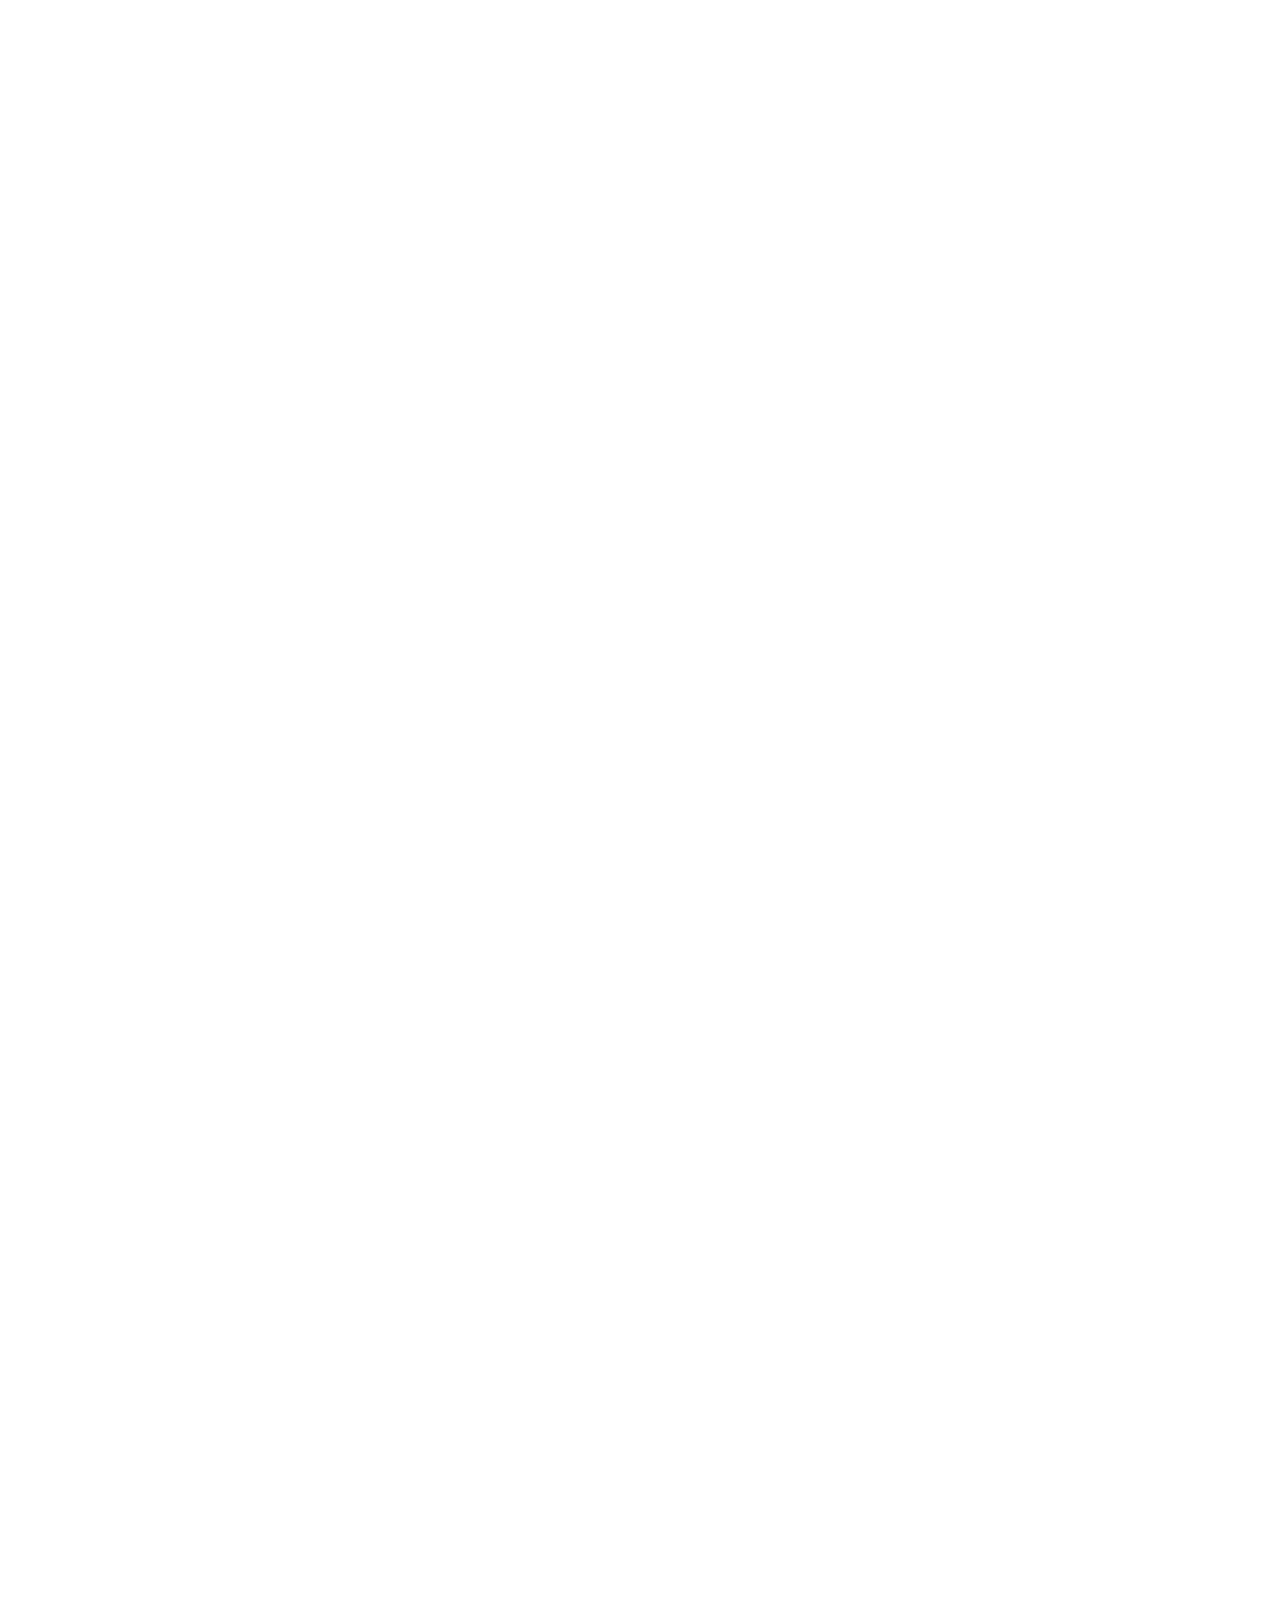
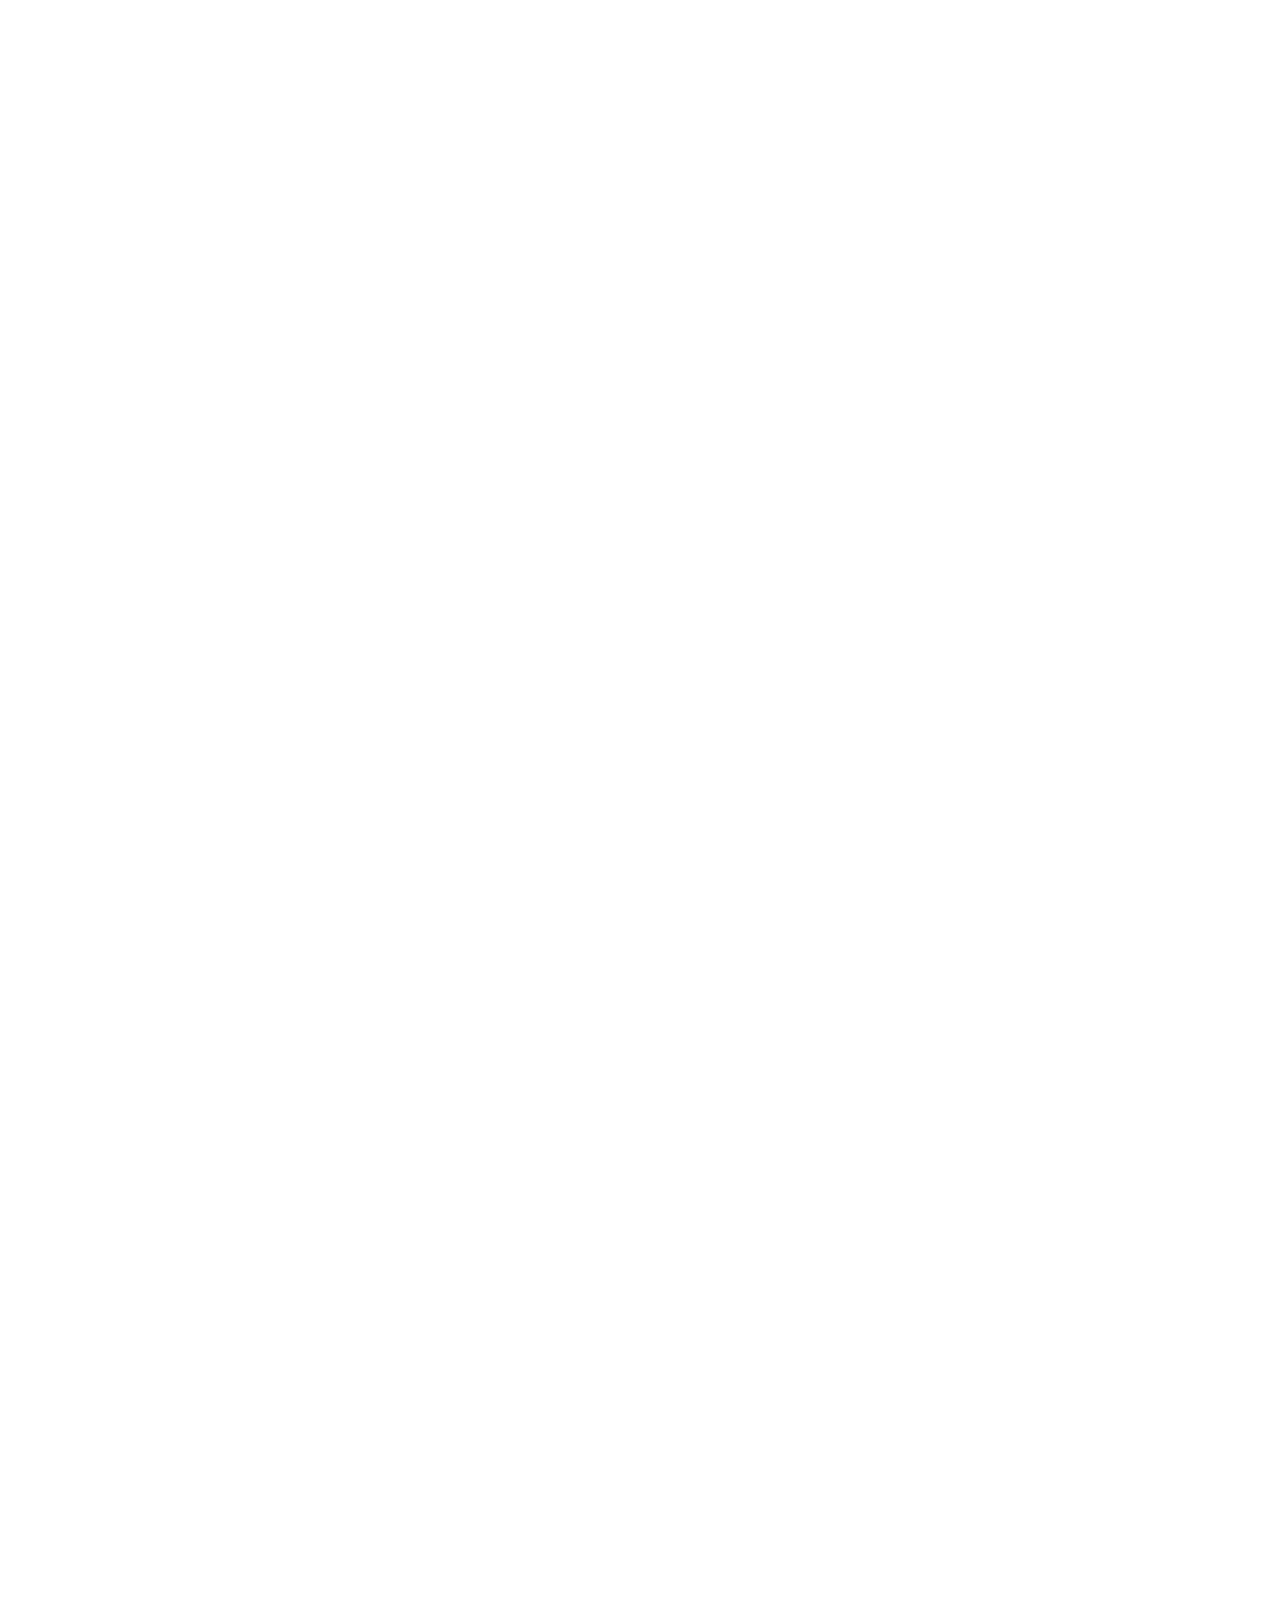
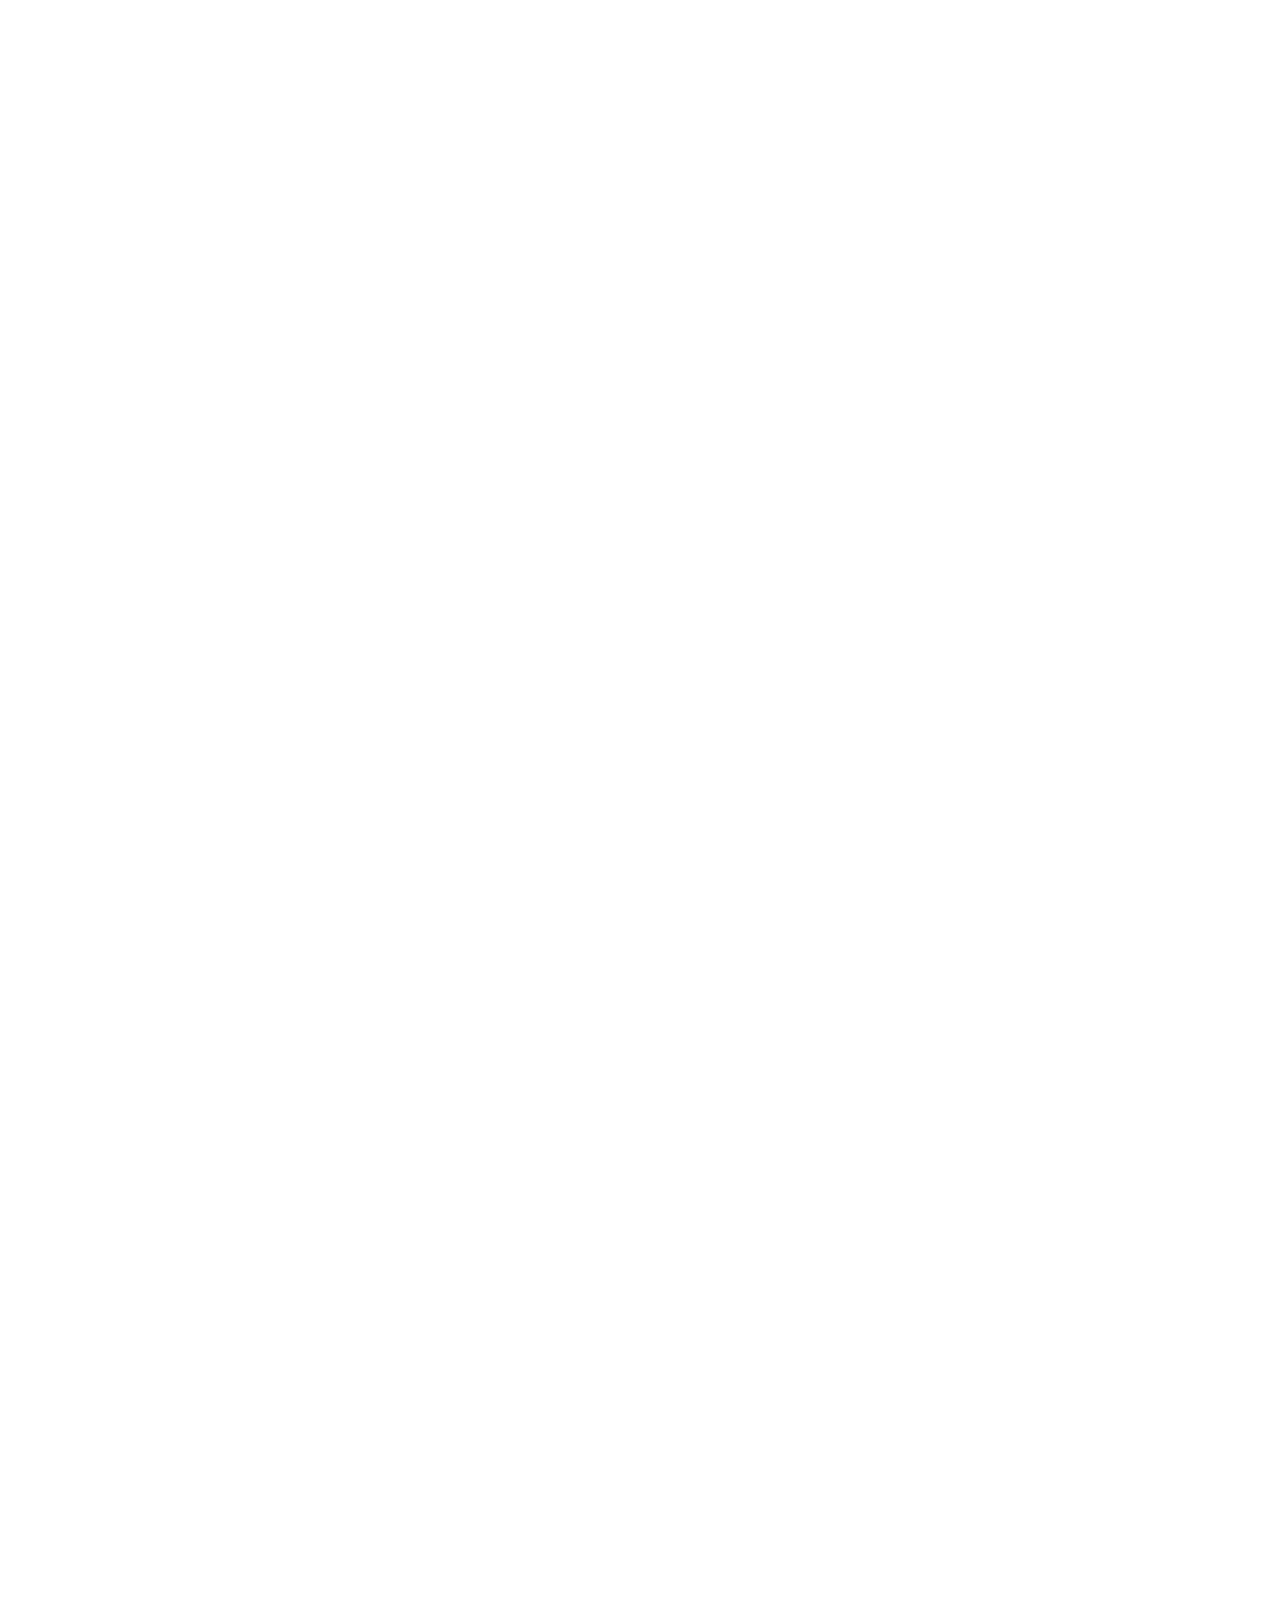
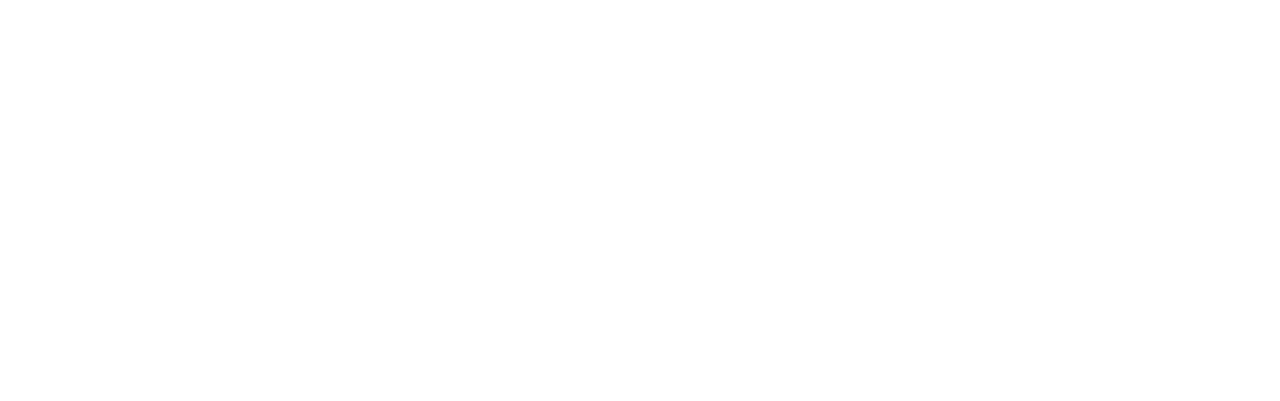
==== commit b6b99350: "gtm, ga optimizer, 페이지 숨김 스니펫 적용" ====
--- a/src/main/resources/static/ai.html
+++ b/src/main/resources/static/ai.html
@@ -22,21 +22,42 @@
           <script src="https://oss.maxcdn.com/html5shiv/3.7.2/html5shiv.min.js"></script>
           <script src="https://oss.maxcdn.com/respond/1.4.2/respond.min.js"></script>
         <![endif]-->
-        
-                <!-- Global site tag (gtag.js) - Google Analytics -->
+ 
+        <!-- Google Tag Manager -->
+		<script>(function(w,d,s,l,i){w[l]=w[l]||[];w[l].push({'gtm.start':
+		new Date().getTime(),event:'gtm.js'});var f=d.getElementsByTagName(s)[0],
+		j=d.createElement(s),dl=l!='dataLayer'?'&l='+l:'';j.async=true;j.src=
+		'https://www.googletagmanager.com/gtm.js?id='+i+dl;f.parentNode.insertBefore(j,f);
+		})(window,document,'script','dataLayer','GTM-KSQQKD5');</script>
+		<!-- End Google Tag Manager -->
+		
+		<!-- Page hiding snippet (recommended)  -->
+		<style>.async-hide { opacity: 0 !important} </style>
+		<script>(function(a,s,y,n,c,h,i,d,e){s.className+=' '+y;h.start=1*new Date;
+		h.end=i=function(){s.className=s.className.replace(RegExp(' ?'+y),'')};
+		(a[n]=a[n]||[]).hide=h;setTimeout(function(){i();h.end=null},c);h.timeout=c;
+		})(window,document.documentElement,'async-hide','dataLayer',4000,
+		{'GTM-KRKK3Z4':true});</script>
+		
+        <!-- Global site tag (gtag.js) - Google Analytics -->
 		<script async src="https://www.googletagmanager.com/gtag/js?id=UA-126824510-1"></script>
 		<script>
 		  window.dataLayer = window.dataLayer || [];
 		  function gtag(){dataLayer.push(arguments);}
 		  gtag('js', new Date());
 		
-		  gtag('config', 'UA-126824510-1');
+		  gtag ( 'config', 'UA-126824510-1', { 'optimize_id': 'GTM-KRKK3Z4'});
 		</script>
 		        
     </head>
 
     <body data-spy="scroll" data-offset="80">
         
+    		<!-- Google Tag Manager (noscript) -->
+		<noscript><iframe src="https://www.googletagmanager.com/ns.html?id=GTM-KSQQKD5"
+		height="0" width="0" style="display:none;visibility:hidden"></iframe></noscript>
+		<!-- End Google Tag Manager (noscript) -->
+		        
         <!-- nav -->
         <nav id="mainNav" class="navbar navbar-default navbar-fixed-top" role="navigation">
             <div class="container">
@@ -51,7 +72,7 @@
                     <!-- <a class="navbar-brand" href="index.html">
 					Digital Labs for X
 					</a> -->
-					<a class="navbar-brand logo-white" href="index.html">
+					<a id="logo" class="navbar-brand logo-white" href="index.html">
 					<img src="img/logo.png" alt="">
 					</a>
 					<a class="navbar-brand logo-black" href="index.html">
@@ -62,21 +83,21 @@
                 <div class="navbar-collapse collapse">
                     <ul class="nav navbar-nav navbar-right">
                         <li>
-                            <a href="index.html">Home</a>
+                            <a id="gnb_home" href="index.html">Home</a>
                         </li>
-                        <li><a href="index.html#about">About</a></li>
+                        <li><a id="gnb_about" href="index.html#about">About</a></li>
                         <li class="dropdown active">
-                            <span class="dropdown-toggle" data-toggle="dropdown" role="button">Labs <i class="caret"></i></span>
+                            <span id="gnb_labs" class="dropdown-toggle" data-toggle="dropdown" role="button">Labs <i class="caret"></i></span>
                             <ul class="dropdown-menu">
-                                <li><a href="cloud.html">Cloud</a></li>
-                                <li><a href="data.html">Data</a></li>
-                                <li><a href="blockchain.html">Blockchain</a></li>
-                                <li><a href="ai.html">AI</a></li>
+                                <li><a id="gnb_cloud" href="cloud.html">Cloud</a></li>
+                                <li><a id="gnb_data" href="data.html">Data</a></li>
+                                <li><a id="gnb_blockchain" href="blockchain.html">Blockchain</a></li>
+                                <li><a id="gnb_ai" href="ai.html">AI</a></li>
                             </ul>
                         </li>
-                        <li><a href="index.html#specialists">Specialists</a></li>
-                        <li><a href="index.html#contact">Contact</a></li>
-                        <li><a href="https://tech.cloudz-labs.io/" target="_blog">Blog</a></li>                    
+                        <li><a id="gnb_specials" href="index.html#specialists">Specialists</a></li>
+                        <li><a id="gnb_contact" href="index.html#contact">Contact</a></li>
+                        <li><a id="gnb_blog" href="https://tech.cloudz-labs.io/" target="_blog">Blog</a></li>                    
                     </ul>                    
                 </div>
             </div>
@@ -196,7 +217,7 @@
                             <p><strong>나만의 챗봇을 만들어 보고 싶으신가요?</strong></p>
                         </div>
                         <div class="col-md-4">
-                            <a href="index.html#contact" class="btn">지금 연락주세요.</a>
+                            <a id="contact1_btn" href="index.html#contact" class="btn">지금 연락주세요.</a>
                         </div>
                     </div>    
                 </div>
@@ -445,7 +466,7 @@
                             <p><strong>Digital Labs for AI 의 특별한 교육을 원하세요?</strong></p>
                         </div>
                         <div class="col-md-4">
-                            <a href="index.html#contact" class="btn">지금 연락주세요.</a>
+                            <a id="contact2_btn" href="index.html#contact" class="btn">지금 연락주세요.</a>
                         </div>
                     </div>    
                 </div>
@@ -462,7 +483,7 @@
 							<!-- <a class="navbar-brand logo-white" href="#">
 							<img src="img/logo.png" alt="">
 							</a> -->
-							<a class="navbar-brand logo-black" href="#">
+							<a id="ft_logo" class="navbar-brand logo-black" href="#">
 							<img src="img/logo-2.png" alt="">
 							</a>
                             <p>
@@ -486,27 +507,27 @@
                     	<div class="footer-col">
                             <ul>
                                 <li>
-                                    <a href="index.html#about">About</a>
+                                    <a id="ft_about" href="index.html#about">About</a>
                                 </li>
                                 <li>
-                                    <a href="#labs">
+                                    <a id="ft_labs" href="#labs">
                                         Labs <i class="caret"></i>
                                     </a>
                                     <ul>
-                                        <li><a href="cloud.html">Cloud</a></li>
-                                        <li><a href="data.html">Data</a></li>
-                                        <li><a href="blockchain.html">Blockchain</a></li>
-                                        <li><a href="ai.html">AI</a></li>
+                                        <li><a id="ft_cloud" href="cloud.html">Cloud</a></li>
+                                        <li><a id="ft_data" href="data.html">Data</a></li>
+                                        <li><a id="ft_blockchain" href="blockchain.html">Blockchain</a></li>
+                                        <li><a id="ft_ai" href="ai.html">AI</a></li>
                                     </ul>
                                 </li>
                                 <li>
-                                    <a href="index.html#specialists">Specialists</a>
+                                    <a id="ft_specials" href="index.html#specialists">Specialists</a>
                                 </li>
                                 <li>
-                                    <a href="index.html#contact">Contact</a>
+                                    <a id="ft_contact" href="index.html#contact">Contact</a>
                                 </li>
                                 <li>
-                                    <a href="https://tech.cloudz-labs.io/" target="_blog">Blog</a>
+                                    <a id="ft_blog" href="https://tech.cloudz-labs.io/" target="_blog">Blog</a>
                                 </li>
                             </ul>
                         </div>                          
@@ -527,7 +548,7 @@
         </footer>
 
         <!-- back-to-top -->
-        <a class="cd-top js-cd-top">
+        <a id="top" class="cd-top js-cd-top">
             back-top-top
         </a>
 
